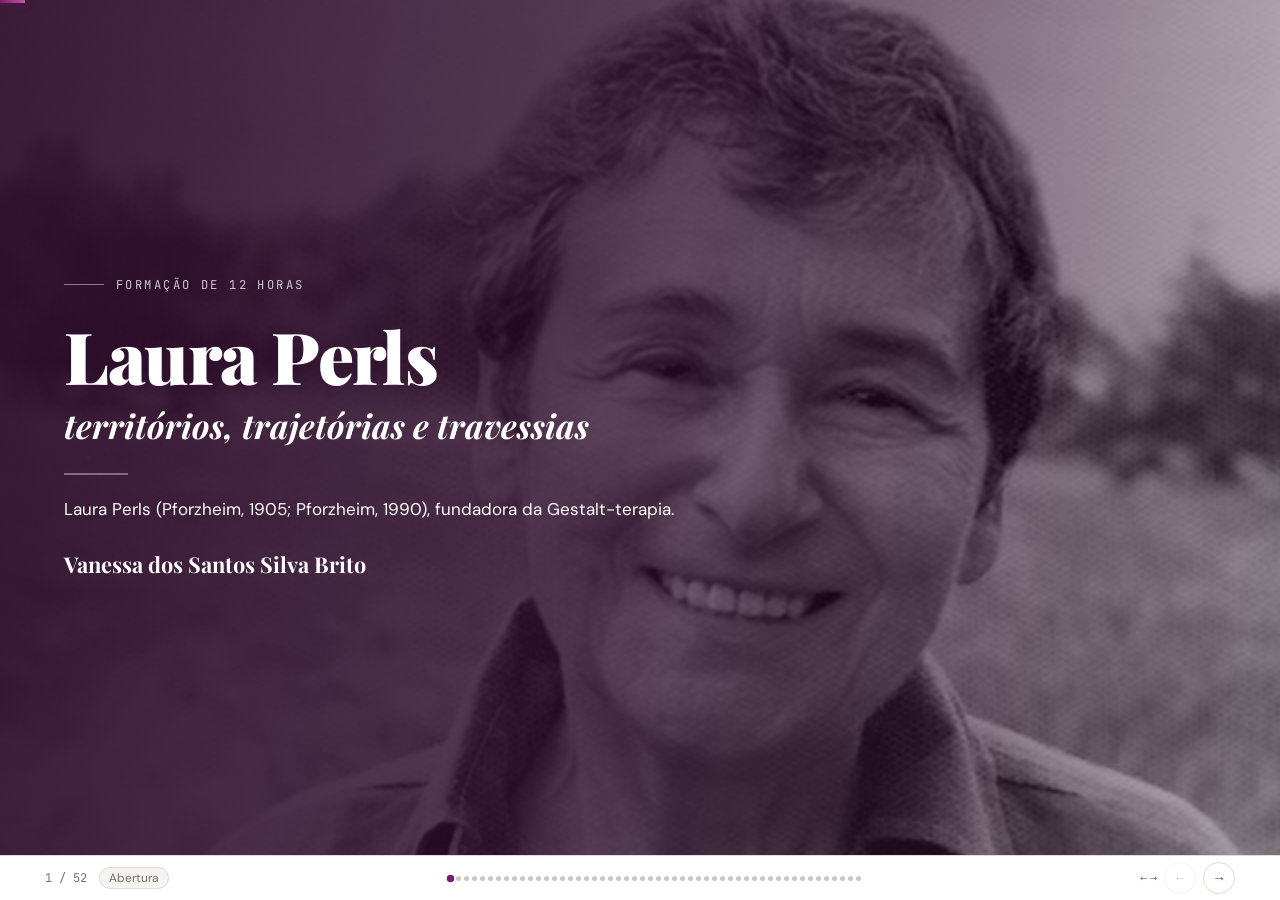
==== apresentacao/index.html @ f8a5db6e "Anti-cache: no-store para HTML na Vercel e versionamento de css/js/imagens vercel.json envia Cache-C" ====
<!DOCTYPE html>
<html lang="pt-BR">
<head>
<meta charset="UTF-8">
<meta http-equiv="Cache-Control" content="no-cache, no-store, must-revalidate">
<meta http-equiv="Pragma" content="no-cache">
<meta http-equiv="Expires" content="0">
<meta name="viewport" content="width=device-width, initial-scale=1.0">
<title>Laura Perls — Territórios, Trajetórias e Travessias</title>
<link rel="stylesheet" href="_style.css?v=978524b6">
<link rel="stylesheet" href="_extra.css?v=e892290b">
<script src="libs/gsap.min.js?v=bf3fd8ec"></script>
</head>
<body>
<div id="shell">
  <div id="prog"></div>
  <div id="deck">

    <!-- ═══ SLIDE 1: LAURA PERLS: TERRITÓRIOS, TRAJETÓRIAS E TRAVESSIAS ═══ -->
    <div class="slide active" data-block="Abertura" style="overflow:hidden">

      <div style="position:absolute;inset:0;background-image:url('img/laura-retrato.jpg?v=629e8b90');background-size:cover;background-position:center 22%;z-index:0"></div>
      <div style="position:absolute;inset:0;background:linear-gradient(100deg,rgba(45,10,42,.92) 0%,rgba(45,10,42,.78) 45%,rgba(45,10,42,.25) 100%);z-index:1"></div>
      <div style="position:relative;z-index:2;flex:1;display:flex;align-items:center;padding:clamp(24px,5vw,80px)">
        <div class="cv" style="max-width:900px;color:#fff">
          <div style="display:flex;align-items:center;gap:12px;margin-bottom:clamp(16px,3vh,28px)">
            <div style="width:40px;height:1px;background:rgba(255,255,255,.45)"></div>
            <span style="font-family:var(--fm);font-size:clamp(12px,.95vw,16px);letter-spacing:.2em;text-transform:uppercase;opacity:.75">Formação de 12 horas</span>
          </div>
          <div style="font-family:var(--fd);font-size:clamp(44px,5.6vw,92px);font-weight:900;line-height:1;letter-spacing:-.02em">Laura Perls</div>
          <div style="font-family:var(--fd);font-style:italic;font-size:clamp(24px,2.6vw,42px);opacity:.92;margin:clamp(10px,1.6vh,18px) 0 clamp(18px,3vh,30px);line-height:1.2">territórios, trajetórias e travessias</div>
          <div style="width:64px;height:2px;background:rgba(255,255,255,.35);margin-bottom:clamp(14px,2.4vh,24px)"></div>
          <div style="font-size:clamp(17px,1.3vw,22px);opacity:.85;line-height:1.5;max-width:720px;margin-bottom:clamp(18px,3vh,30px)">Laura Perls (Pforzheim, 1905; Pforzheim, 1990), fundadora da Gestalt-terapia.</div>
          <div style="font-family:var(--fd);font-size:clamp(20px,1.7vw,28px);font-weight:700">Vanessa dos Santos Silva Brito</div>
        </div>
      </div>
    </div>

    <!-- ═══ SLIDE 2: QUEM QUER O QUÊ DE MIM? ═══ -->
    <div class="slide" data-block="Abertura">
      <div class="sh"><div><div class="sh-lbl">Abertura</div><div class="sh-title">Quem quer o quê de mim?</div></div></div>
      <div class="sb">
<div class="cgrid c32 cgrow"><div class="gcol" style="justify-content:center"><div class="bigq">Vamos experienciar?</div><div class="hbox">Em 1978, Laura abriu seu primeiro grupo em Cleveland com uma única pergunta: “Quem quer o quê de mim?” (Castanedo, 2004, p. 13).</div><div class="bi"><div class="bd "></div><div class="bt"><strong>Percebam como estão sentados agora:</strong> pés, coluna, distância da tela, respiração.</div></div></div><div class="gcol" style="justify-content:center"><div class="qblock">“Se ao chegar já sabemos o que esperamos que aconteça, acabaremos decepcionados. É nossa forma de impedir que experimentemos o que realmente acontece.”<div class="qattr">L. Perls, 1992/2004, p. 207</div></div></div></div>
      </div>
    </div>

    <!-- ═══ SLIDE 3: VAMOS REFLETIR... ERA UMA VEZ ═══ -->
    <div class="slide" data-block="Abertura">
      <div class="sh"><div><div class="sh-lbl">Abertura</div><div class="sh-title">Vamos refletir... Era uma vez</div></div></div>
      <div class="sb">
<div class="cgrid c2 cgrow"><div class="gcol" style="justify-content:center"><div class="hbox">Ariel quer pertencer a um mundo que não foi feito para ela e, para isso, entrega a voz.</div><div class="blist"><div class="bi"><div class="bd "></div><div class="bt"><strong>A voz não é arrancada:</strong> é entregue com algo naturalizado. O silêncio pode ser o preço cobrado na entrada.</div></div><div class="bi"><div class="bd "></div><div class="bt">O “mundo das pernas” é o mundo reconhecido, validado e visível, estruturado historicamente por uma lógica masculina de poder.</div></div><div class="bi"><div class="bd "></div><div class="bt"><strong>A estrutura não precisa de vilão para funcionar:</strong> basta naturalização e repetição.</div></div></div></div><div class="card" style="display:flex;flex-direction:column;justify-content:center;gap:10px"><div class="ct">Crenças/ Introjetos</div><div class="bi"><div class="bd fem"></div><div class="bt"><strong>Em casa:</strong> a menina é “mandona”; o menino, “líder nato”. A ideia da mulher só é ouvida quando o marido a repete.</div></div><div class="bi"><div class="bd fem"></div><div class="bt"><strong>No trabalho:</strong> provar duas vezes mais; ser interrompida e sorrir; um teto feito de expectativas não ditas.</div></div><div class="bi"><div class="bd fem"></div><div class="bt"><strong>Nas relações afetivas:</strong> diminuir a própria inteligência, calar o que se pensa e se quer, ouvir que é “dramática” ao pedir cuidado.</div></div></div></div><div class="hbox"><strong>Não é exceção:</strong> é roteiro, tão antigo que às vezes o confundimos com natureza.</div>
      </div>
    </div>

    <!-- ═══ SLIDE 4: PRESENTE DEMAIS PARA SER NEGADA, INVISÍVEL DEMAIS PARA SER RECONHECIDA ═══ -->
    <div class="slide" data-block="Abertura">
      <div class="sh"><div><div class="sh-lbl">Abertura</div><div class="sh-title">Presente demais para ser negada, invisível demais para ser reconhecida</div></div></div>
      <div class="sb">
<div class="cgrid c13 cgrow"><div class="photo"><img src="img/silenciamento.jpg?v=2a978246" alt="Laura Perls"><div class="photo-cap">Laura Perls</div></div><div class="gcol" style="justify-content:center"><div class="blist"><div class="hbox"><strong>Laura Perls foi fundadora da Gestalt-terapia:</strong> pensou junto, construiu junto, formou junto. Ainda assim, quando se pergunta quem fundou a abordagem, o nome que vem é Fritz.</div><div class="bi"><div class="bd "></div><div class="bt">Laura está nos textos, nas cartas, nas entrevistas, mas raramente é reconhecida como pensadora, pesquisadora e teórica.</div></div><div class="bi"><div class="bd "></div><div class="bt"><strong>Re-parar (Diniz &amp; Gebara, 2022):</strong> olhar de novo, com cuidado, e reparar.</div></div><div class="bi"><div class="bd "></div><div class="bt">Não se trata de apagamento total, mas de encapsulamento, invisibilização e epistemicídio (Carneiro, 2005).</div></div><div class="bi"><div class="bd "></div><div class="bt">A estrutura patriarcal age pela repetição, pela omissão e pela escolha de quem aparece na capa e de quem fica no rodapé.</div></div></div><div class="qblock">“Quando lhe pediam que comparasse seu estilo de trabalho terapêutico com o de Fritz, seu rosto se transformava [...] a uma mulher dura que respondia: ‘Não gosto da sua pergunta e não vou respondê-la’.”<div class="qattr">Castanedo, 2004, p. 10</div></div></div></div>
      </div>
    </div>

    <!-- ═══ SLIDE 5: PARTE I · TERRITÓRIOS ═══ -->
    <div class="slide" data-block="Territórios">
      <div class="chdiv"><div class="chtopo"></div><div class="chimg" style="background-image:url('img/laura-02.jpg?v=8ccaffed')"></div>
        <div class="chdiv-inner" style="max-width:960px">
          <div class="chnum">01</div>
          <div class="chkick">Parte I</div>
          <div class="chtitle">Territórios</div>
          <div class="chdesc">Pforzheim → Frankfurt → Berlim → Holanda → Joanesburgo → Nova York</div><div class="route dark" style="margin-top:clamp(18px,3vh,34px);max-width:900px"><div class="rpt lau"><div class="rdot"></div><div class="rcity">Pforzheim</div><div class="ryr">1905&nbsp;</div></div><div class="rpt "><div class="rdot"></div><div class="rcity">Frankfurt</div><div class="ryr">&nbsp;</div></div><div class="rpt "><div class="rdot"></div><div class="rcity">Berlim</div><div class="ryr">1930&nbsp;</div></div><div class="rpt red"><div class="rdot"></div><div class="rcity">Holanda</div><div class="ryr">1933&nbsp;</div></div><div class="rpt red"><div class="rdot"></div><div class="rcity">Joanesburgo</div><div class="ryr">1934&nbsp;</div></div><div class="rpt lau"><div class="rdot"></div><div class="rcity">Nova York</div><div class="ryr">1947&nbsp;</div></div></div>
          <div class="chtag">slides 6 a 18</div>
        </div>
      </div>
    </div>

    <!-- ═══ SLIDE 6: ORIGENS: FAMÍLIA, NOME, MÚSICA E DANÇA ═══ -->
    <div class="slide" data-block="Territórios">
      <div class="sh"><div><div class="sh-lbl">Parte I · Territórios</div><div class="sh-title">Origens: família, nome, música e dança</div></div><div class="sh-meta">Pforzheim · 1905</div></div>
      <div class="sb">
<div class="cgrid c32 cgrow"><div class="blist"><div class="bi"><div class="bd "></div><div class="bt"><strong>15 de agosto de 1905:</strong> nasce Lore Posner, em Pforzheim, sudoeste da Alemanha.</div></div><div class="bi"><div class="bd "></div><div class="bt">Primogênita de Rudolf e Toni Posner; irmãos Robert e Lisel. Família judia, alemã, de classe média alta, amorosa e protetora.</div></div><div class="bi"><div class="bd "></div><div class="bt">“Laura” é o nome adotado nos Estados Unidos; “Perls”, o sobrenome do marido.</div></div><div class="bi"><div class="bd "></div><div class="bt">Aos dois ou três anos, descia ao negócio da família para “ajudar”; essa “vocação” foi interrompida quando nasceu o irmão.</div></div><div class="bi"><div class="bd "></div><div class="bt">Piano aos cinco anos, com a mãe; entre os 12 e os 14 anos, já tocava melhor que ela.</div></div><div class="bi"><div class="bd "></div><div class="bt">Dança desde os oito anos; escolas de ritmo e dança moderna ao longo de toda a vida.</div></div></div><div class="gcol" style="justify-content:center"><div class="qblock">“A música foi o mais importante. Minha mãe tocava muito bem, e eu a ouvia desde o berço. Comecei a tocar aos cinco anos.”<div class="qattr">L. Perls, 1992/2004, p. 43</div></div><div class="qblock">“Está ligado ao trabalho corporal que eu fazia desde o início. [...] penso que são um dos suportes essenciais.”<div class="qattr">L. Perls, 1992/2004, p. 43</div></div></div></div>
      </div>
    </div>

    <!-- ═══ SLIDE 7: ESCOLA, LÍNGUAS E O SANATÓRIO ═══ -->
    <div class="slide" data-block="Territórios">
      <div class="sh"><div><div class="sh-lbl">Parte I · Territórios</div><div class="sh-title">Escola, línguas e o sanatório</div></div><div class="sh-meta">Pforzheim</div></div>
      <div class="sb">
<div class="cgrid c21 cgrow"><div class="blist"><div class="bi"><div class="bd "></div><div class="bt">Aos 12 anos, Laura foi a primeira mulher, e a primeira judia, a estudar num ginásio até então exclusivamente masculino.</div></div><div class="bi"><div class="bd "></div><div class="bt"><strong>Esforçava-se para nunca ser a primeira da turma:</strong> um ajustamento criativo para não se tornar alvo.</div></div><div class="bi"><div class="bd "></div><div class="bt">Estudou grego, latim, francês e literatura alemã; escreveu histórias e poemas.</div></div><div class="bi"><div class="bd "></div><div class="bt">Aos 16 anos, apaixonou-se por um homem mais velho e foi internada pelos pais num sanatório por alguns meses.</div></div><div class="bi"><div class="bd "></div><div class="bt">Se fosse o irmão, o desfecho seria o mesmo? O dispositivo médico-psiquiátrico patologizou comportamentos femininos que desafiavam as convenções.</div></div></div><div class="gcol" style="justify-content:center"><div class="qblock">“O que aprendi na escola foi apenas o ponto de partida para seguir por muitos caminhos, para ler sobre muitos temas.”<div class="qattr">L. Perls, 1992/2004, p. 59</div></div></div></div>
      </div>
    </div>

    <!-- ═══ SLIDE 8: FRANKFURT: DO DIREITO À PSICOLOGIA DA GESTALT ═══ -->
    <div class="slide" data-block="Territórios">
      <div class="sh"><div><div class="sh-lbl">Parte I · Territórios</div><div class="sh-title">Frankfurt: do Direito à Psicologia da Gestalt</div></div><div class="sh-meta">Frankfurt</div></div>
      <div class="sb">
<div class="cgrid c32 cgrow"><div class="blist"><div class="bi"><div class="bd "></div><div class="bt">Universidade de Frankfurt, “a mais vanguardista da Alemanha, e talvez da Europa” (Perls, 1992/2004, p. 42).</div></div><div class="bi"><div class="bd "></div><div class="bt"><strong>Primeiro, Direito e Economia:</strong> consciência política e desejo de fazer algo socialmente útil.</div></div><div class="bi"><div class="bd "></div><div class="bt"><strong>A Psicologia da Gestalt a fez mudar de curso:</strong> Adhémar Gelb, Max Wertheimer e Kurt Goldstein.</div></div><div class="bi"><div class="bd "></div><div class="bt">Com Goldstein, anos de estudo e trabalho experimental com lesionados neurológicos de guerra; a teoria organísmica se tornaria base da Gestalt-terapia.</div></div><div class="bi"><div class="bd "></div><div class="bt">Tese de doutorado orientada por Gelb, interrompida para casar e ter a filha, concluída em 1932, pouco antes da fuga (p. 233).</div></div></div><div class="gcol" style="justify-content:center"><div class="qblock">“Fui uma das primeiras mulheres a ingressar na faculdade de Direito. Mas eu estava interessada, realmente motivada, pelos aspectos psicológicos dos meus estudos. Então mudei.”<div class="qattr">L. Perls, 1992/2004, p. 42</div></div><div class="qblock">“Entrei diretamente pela Psicologia da Gestalt. Foi o que me fez deixar Direito e Economia.”<div class="qattr">L. Perls, 1992/2004, p. 54</div></div></div></div>
      </div>
    </div>

    <!-- ═══ SLIDE 9: FILOSOFIA E PSICANÁLISE ═══ -->
    <div class="slide" data-block="Territórios">
      <div class="sh"><div><div class="sh-lbl">Parte I · Territórios</div><div class="sh-title">Filosofia e psicanálise</div></div><div class="sh-meta">Frankfurt</div></div>
      <div class="sb">
<div class="cgrid c32 cgrow"><div class="blist"><div class="bi"><div class="bd "></div><div class="bt"><strong>Martin Buber e Paul Tillich:</strong> falar com as pessoas, e não sobre temas.</div></div><div class="bi"><div class="bd "></div><div class="bt">Fenomenologia de Husserl, existencialismo de Heidegger e Max Scheler: o método fenomenológico chegou à Gestalt-terapia principalmente pela formação filosófica de Laura (Masquelier-Savatier, 2025).</div></div><div class="bi"><div class="bd "></div><div class="bt">Psicanálise com Clara Happel e, depois, com Carl Landauer, amigo de Ferenczi e Groddeck (p. 55).</div></div><div class="bi"><div class="bd "></div><div class="bt">Ao casar, Laura era pianista, dançarina, doutora em Psicologia, com estudos de línguas, literatura e filosofia: uma formação muito mais ampla que a do marido.</div></div></div><div class="gcol" style="justify-content:center"><div class="qblock">“Ao ouvi-los, Tillich ou Buber, você sentia que falavam diretamente com você, e não apenas sobre alguma coisa. O tipo de contato que estabeleciam era essencial para suas teorias.”<div class="qattr">L. Perls, 1992/2004, p. 59</div></div><div class="qblock">“Entrei no assunto da psicanálise porque queria entender o jargão que ele e outro amigo sempre usavam [...]. Analisavam sem parar todos ao redor, e isso me incluía. E eu queria participar.”<div class="qattr">L. Perls, 1992/2004, p. 55</div></div></div></div>
      </div>
    </div>

    <!-- ═══ SLIDE 10: FRITZ, BERLIM E A PESQUISA QUE NASCE DA AMAMENTAÇÃO ═══ -->
    <div class="slide" data-block="Territórios">
      <div class="sh"><div><div class="sh-lbl">Parte I · Territórios</div><div class="sh-title">Fritz, Berlim e a pesquisa que nasce da amamentação</div></div><div class="sh-meta">Berlim · 1926–1936</div></div>
      <div class="sb">
<div class="cgrid c32 cgrow"><div class="blist"><div class="bi"><div class="bd "></div><div class="bt"><strong>Outubro de 1926:</strong> Laura, aos 21 anos, conhece Fritz num seminário de Goldstein e Gelb. Ela era aluna de Goldstein havia anos; ele, assistente havia alguns meses.</div></div><div class="bi"><div class="bd "></div><div class="bt"><strong>1930:</strong> casamento contra a vontade da família de Laura; mudança para Berlim e convívio com o círculo Bauhaus.</div></div><div class="bi"><div class="bd "></div><div class="bt"><strong>1931:</strong> nasce Renate.</div></div><div class="bi"><div class="bd "></div><div class="bt"><strong>Laura pesquisa a alimentação e o desmame:</strong> origem do conceito de resistência oral. Um saber localizado e encarnado (Haraway, 1988).</div></div><div class="bi"><div class="bd "></div><div class="bt"><strong>1936, Marienbad:</strong> Fritz apresenta no Congresso Internacional de Psicanálise uma ampliação das anotações de Laura.</div></div></div><div class="gcol" style="justify-content:center"><div class="qblock">“Fritz ampliou minhas anotações numa conferência que fez no Congresso Internacional de Psicanálise, em 1936, em Marienbad, e elas foram publicadas na seção ‘Metabolismo mental’ de Ego, fome e agressão.”<div class="qattr">L. Perls, 1992/2004, p. 45</div></div><div class="qblock">“Eu uso a palavra desestruturação no lugar, porque destruição sempre implica algum tipo de hostilidade.”<div class="qattr">L. Perls, 1992/2004, p. 44</div></div></div></div>
      </div>
    </div>

    <!-- ═══ SLIDE 11: EXÍLIO E A CRÍTICA À PSICANÁLISE ═══ -->
    <div class="slide" data-block="Territórios">
      <div class="sh"><div><div class="sh-lbl">Parte I · Territórios</div><div class="sh-title">Exílio e a crítica à psicanálise</div></div><div class="sh-meta">Holanda · 1933 — Joanesburgo · 1934</div></div>
      <div class="sb">
<div class="cgrid c21 cgrow"><div class="blist"><div class="bi"><div class="bd red"></div><div class="bt"><strong>1933:</strong> com a ascensão de Hitler, a família foge para a Holanda e vive na miséria num campo de refugiados.</div></div><div class="bi"><div class="bd red"></div><div class="bt"><strong>1934:</strong> Joanesburgo, África do Sul, por indicação de Ernest Jones, que ajudava analistas judeus perseguidos.</div></div><div class="bi"><div class="bd red"></div><div class="bt">Laura aprende inglês em três meses e escreve em inglês mais depressa que Fritz (p. 51).</div></div><div class="bi"><div class="bd red"></div><div class="bt">Prática psicanalítica bem-sucedida e independente, sem filiação a nenhum grupo.</div></div><div class="bi"><div class="bd red"></div><div class="bt"><strong>Três críticas que virarão princípios:</strong> a duração sem mudança, o tédio como ausência de contato e o divã como proteção contra o encontro.</div></div><div class="bi"><div class="bd red"></div><div class="bt">A troca do divã pelo face a face nasce dessa crítica.</div></div></div><div class="gcol" style="justify-content:center"><div class="qblock">“Descobrimos que o enfoque estritamente psicanalítico era, em muitos casos, insuficiente e, muitas vezes, não terminava nunca. [...] Este fala para a parede, e o terapeuta se senta atrás dele; nunca se veem cara a cara; afinal, não é um contato pessoal.”<div class="qattr">L. Perls, 1992/2004, p. 46</div></div></div></div>
      </div>
    </div>

    <!-- ═══ SLIDE 12: “PRESA” NA ÁFRICA DO SUL; “A ESPOSA DE UM PSICANALISTA” ═══ -->
    <div class="slide" data-block="Territórios">
      <div class="sh"><div><div class="sh-lbl">Parte I · Territórios</div><div class="sh-title">“Presa” na África do Sul; “a esposa de um psicanalista”</div></div><div class="sh-meta">Joanesburgo</div></div>
      <div class="sb">
<div class="cgrid c13 cgrow"><div class="photo"><img src="img/laura-e-fritz-2.jpg?v=d4cfd6ba" alt="Laura e Fritz Perls"><div class="photo-cap">Laura e Fritz Perls</div></div><div class="gcol" style="justify-content:center"><div class="blist"><div class="bi"><div class="bd "></div><div class="bt"><strong>Laura viveu a África do Sul como aprisionamento:</strong> ambiente provinciano, falta de pessoas afins, política tensa.</div></div><div class="bi"><div class="bd "></div><div class="bt"><strong>Dentro do limite, encontrou recursos:</strong> livros, um piano de cauda, música, escrita.</div></div><div class="bi"><div class="bd "></div><div class="bt">Na clínica, diálogo face a face e consciência corporal; respiração, postura, coordenação e voz “já em 1930” (p. 177).</div></div><div class="bi"><div class="bd "></div><div class="bt">No início do casamento, os dois tinham nível semelhante e trabalhavam as ideias juntos; a dificuldade veio nos Estados Unidos (p. 54).</div></div></div><div class="qblock">“Comecei a usar os diálogos face a face e a consciência corporal no trabalho; escrevi contos e poemas. Fritz e eu começamos a escrever o livro que se tornou Ego, Hunger and Aggression.”<div class="qattr">L. Perls, 1992/2004, p. 233</div></div><div class="qblock">“A primeira pergunta foi: ‘O que se sente ao ser a esposa de um psicanalista?’. Eu realmente não podia responder, porque eu também sou psicanalista.”<div class="qattr">L. Perls, 1992/2004, p. 53–54</div></div></div></div>
      </div>
    </div>

    <!-- ═══ SLIDE 13: SOBRECARGA, PERDAS E INTERSECCIONALIDADE ═══ -->
    <div class="slide" data-block="Territórios">
      <div class="sh"><div><div class="sh-lbl">Parte I · Territórios</div><div class="sh-title">Sobrecarga, perdas e interseccionalidade</div></div><div class="sh-meta">Joanesburgo</div></div>
      <div class="sb">
<div class="cgrid c2 cgrow"><div class="blist"><div class="bi"><div class="bd "></div><div class="bt">Laura acumulava casa, criação da filha, gestão financeira e clínica, e lidava com o comportamento lascivo de Fritz.</div></div><div class="bi"><div class="bd "></div><div class="bt">Sofreu um aborto espontâneo e entrou em depressão; não há registro de pesar de Fritz pela perda.</div></div><div class="bi"><div class="bd "></div><div class="bt"><strong>1935:</strong> nova gravidez. Fritz sugeriu aborto; Laura recusou e prometeu assumir sozinha a criação. Nasce Stephen (Castanedo, 2004, p. 9).</div></div><div class="bi"><div class="bd "></div><div class="bt">A mulher pode ter sua vontade, desde que arque sozinha com o ônus.</div></div></div><div class="blist"><div class="bi"><div class="bd "></div><div class="bt">Mesmo com empregados, a sobrecarga era imensa. Uma funcionária lhe disse: “o que você faz? Você só se senta e conversa”.</div></div><div class="bi"><div class="bd "></div><div class="bt"><strong>Raça e classe se cruzam com o gênero:</strong> oprimida na Europa como mulher judia, Laura ocupava, na África do Sul colonial, também o lugar de quem oprimia.</div></div><div class="bi"><div class="bd "></div><div class="bt"><strong>1939:</strong> publica em Joanesburgo “Como educar as crianças para a paz” (p. 73).</div></div><div class="bi"><div class="bd "></div><div class="bt"><strong>1947:</strong> Laura chega aos Estados Unidos com os filhos (Wysong, 2004, p. 17).</div></div></div></div>
      </div>
    </div>

    <!-- ═══ SLIDE 14: EGO, FOME E AGRESSÃO: COMO O LIVRO FOI ESCRITO ═══ -->
    <div class="slide" data-block="Territórios">
      <div class="sh"><div><div class="sh-lbl">Parte I · Territórios</div><div class="sh-title">Ego, fome e agressão: como o livro foi escrito</div></div><div class="sh-meta">Joanesburgo · 1942</div></div>
      <div class="sb">
<div class="cgrid c21 cgrow"><div class="blist"><div class="bi"><div class="bd "></div><div class="bt">Primeiro livro da linhagem gestáltica, publicado em 1942 na África do Sul, só com o nome de Fritz (p. 177).</div></div><div class="bi"><div class="bd "></div><div class="bt">Sua base é a pesquisa de Laura sobre agressão oral, desestruturação e assimilação.</div></div><div class="bi"><div class="bd "></div><div class="bt"><strong>Escrito nos fins de semana:</strong> Fritz servia no exército, em Potchefstroom; durante a semana, Laura sustentava a casa, os filhos e a clínica.</div></div></div><div class="gcol" style="justify-content:center"><div class="qblock">“Era, principalmente, trabalho de fim de semana, porque Fritz estava no exército nos anos em que trabalhamos em Ego, fome e agressão.”<div class="qattr">L. Perls, 1992/2004, p. 51</div></div></div></div>
      </div>
    </div>

    <!-- ═══ SLIDE 15: EGO, FOME E AGRESSÃO: A CONTRIBUIÇÃO DE LAURA ═══ -->
    <div class="slide" data-block="Territórios">
      <div class="sh"><div><div class="sh-lbl">Parte I · Territórios</div><div class="sh-title">Ego, fome e agressão: a contribuição de Laura</div></div><div class="sh-meta">Joanesburgo · 1942</div></div>
      <div class="sb">
<div class="cgrid c23 cgrow"><div class="blist"><div class="bi"><div class="bd "></div><div class="bt">O método se chamava “terapia de concentração”, em oposição à “terapia de associação” (p. 51).</div></div><div class="bi"><div class="bd "></div><div class="bt">Laura escreveu dois capítulos, sobre a gestalt fixa e a gestalt incompleta: pilares da Gestalt-terapia.</div></div></div><div class="gcol" style="justify-content:center"><div class="qblock">“Minha contribuição consistiu em dois capítulos de tendência gestáltica: ‘O complexo falso’, que trata da gestalt fixa que nos impede de mudar, e ‘O significado da insônia’, que trata da gestalt incompleta ou inacabada, o assunto pendente que não nos deixa dormir.”<div class="qattr">L. Perls, 1992/2004, p. 177</div></div></div></div>
      </div>
    </div>

    <!-- ═══ SLIDE 16: UMA VIRADA DE ENFOQUE E O “NÓS” DE LAURA ═══ -->
    <div class="slide" data-block="Territórios">
      <div class="sh"><div><div class="sh-lbl">Parte I · Territórios</div><div class="sh-title">Uma virada de enfoque e o “nós” de Laura</div></div><div class="sh-meta">Joanesburgo</div></div>
      <div class="sb">
<div class="hbox">Com Ego, fome e agressão, o enfoque muda:</div>
<div class="cgrid c2"><div class="blist"><div class="bi"><div class="bd "></div><div class="bt">do histórico-arqueológico de Freud ao existencial-experiencial;</div></div><div class="bi"><div class="bd "></div><div class="bt">da associação ao holístico;</div></div><div class="bi"><div class="bd "></div><div class="bt">do verbal ao organísmico;</div></div></div><div class="blist"><div class="bi"><div class="bd "></div><div class="bt">da interpretação à consciência atual;</div></div><div class="bi"><div class="bd "></div><div class="bt">da transferência ao contato real;</div></div><div class="bi"><div class="bd "></div><div class="bt">do ego como substância com limites ao ego como função (p. 177).</div></div></div></div>
<div class="hbox">No prefácio, Fritz agradece “sobretudo” à esposa,” A dedicatória a Laura foi retirada nas edições seguintes. Ser agradecida como esposa não é o mesmo que figurar como autora.</div>
<div class="cgrid "><div class="qblock">“O trabalho era continuamente comentado entre nós, de modo que não consigo lembrar quem pensou primeiro. [...] Primeiro fomos Fritz e eu, na África do Sul, com Ego, fome e agressão, em que eu colaborava em tudo.”<div class="qattr">L. Perls, 1992/2004, p. 50</div></div></div>
      </div>
    </div>

    <!-- ═══ SLIDE 17: NOVA YORK: GOODMAN E O GRUPO ═══ -->
    <div class="slide" data-block="Territórios">
      <div class="sh"><div><div class="sh-lbl">Parte I · Territórios</div><div class="sh-title">Nova York: Goodman e o grupo</div></div><div class="sh-meta">Nova York · 1947</div></div>
      <div class="sb">
<div class="cgrid c21 cgrow"><div class="blist"><div class="bi"><div class="bd "></div><div class="bt"><strong>1947:</strong> Laura chega, instala os filhos e começa a atender imediatamente, já face a face.</div></div><div class="bi"><div class="bd "></div><div class="bt">Paul Goodman, seu paciente e interlocutor mais importante: sem ele não haveria teoria coerente (p. 46).</div></div><div class="bi"><div class="bd "></div><div class="bt">Aceita “na turma dos meninos” como intelectual, Laura via esquecida sua condição de mulher (p. 60).</div></div><div class="bi"><div class="bd "></div><div class="bt">O grupo de formação foi iniciativa de Laura; reuniões na sala dela; única mulher do grupo fundador.</div></div><div class="bi"><div class="bd "></div><div class="bt">Laura queria chamar sua prática de “terapia existencial”; “Fritz ou Paul” sugeriram Gestalt-terapia (p. 45–46).</div></div></div><div class="gcol" style="justify-content:center"><div class="qblock">“Para mim, Paul Goodman foi o mais importante, porque foi o único que me estimulou em direções nas quais eu nunca tinha ido.”<div class="qattr">L. Perls, 1992/2004, p. 53</div></div></div></div>
      </div>
    </div>

    <!-- ═══ SLIDE 18: NOVA YORK: O INSTITUTO ═══ -->
    <div class="slide" data-block="Territórios">
      <div class="sh"><div><div class="sh-lbl">Parte I · Territórios</div><div class="sh-title">Nova York: o Instituto</div></div><div class="sh-meta">Nova York · 1952</div></div>
      <div class="sb">
<div class="cgrid c21 cgrow"><div class="blist"><div class="bi"><div class="bd "></div><div class="bt"><strong>1951:</strong> Gestalt Therapy (Perls, Hefferline e Goodman). 1952: Instituto de Nova York.</div></div><div class="bi"><div class="bd "></div><div class="bt"><strong>Laura não queria participar:</strong> tinha clínica, casa e filhos. Vieram 40 pessoas, “ele ficou com vinte e eu com as outras vinte” (p. 66).</div></div><div class="bi"><div class="bd "></div><div class="bt">Presidente do Instituto pelo resto da vida; tudo acontecia em sua casa; ela atendia ligações, fazia entrevistas iniciais e respondia cartas (p. 66).</div></div></div><div class="gcol" style="justify-content:center"><div class="qblock">“Ele criava; não desenvolvia nem organizava. Sem o apoio constante dos amigos e o meu [...], Fritz não teria escrito uma única linha, nem jamais teria fundado nada.”<div class="qattr">L. Perls, 1992/2004, p. 65</div></div></div></div>
      </div>
    </div>

    <!-- ═══ SLIDE 19: PARTE II · TRAVESSIAS ═══ -->
    <div class="slide" data-block="Travessias">
      <div class="chdiv"><div class="chtopo"></div><div class="chimg" style="background-image:url('img/escrita.jpg?v=b378e15d')"></div>
        <div class="chdiv-inner" style="max-width:960px">
          <div class="chnum">02</div>
          <div class="chkick">Parte II</div>
          <div class="chtitle">Travessias</div>
          <div class="chdesc">Re-pare: com quantos fios se tece a violência de gênero?</div>
          <div class="chtag">slides 20 a 24</div>
        </div>
      </div>
    </div>

    <!-- ═══ SLIDE 20: RE-PARAR: O APAGAMENTO ═══ -->
    <div class="slide" data-block="Travessias">
      <div class="sh"><div><div class="sh-lbl">Parte II · Travessias</div><div class="sh-title">Re-parar: o apagamento</div></div></div>
      <div class="sb">
<div class="cgrow" style="display:flex;flex-direction:column;justify-content:center;max-width:1300px"><div class="blist"><div class="bi"><div class="bd fem"></div><div class="bt">Re-parar é olhar de novo, com calma, e restaurar as tramas esgarçadas da história (Diniz &amp; Gebara, 2022).</div></div><div class="bi"><div class="bd fem"></div><div class="bt">As publicações sobre o advento da Gestalt-terapia pouco destacavam o nome de Laura; os créditos iam para o marido (Bocian, 2015).</div></div><div class="bi"><div class="bd fem"></div><div class="bt">As anotações de Laura chegaram à conferência de 1936 e a Ego, fome e agressão, mas seu nome não consta da obra.</div></div><div class="bi"><div class="bd fem"></div><div class="bt">“Mordaças sonoras” (Patto, 2022): a repetição do discurso do opressor silencia as vozes femininas.</div></div></div></div>
      </div>
    </div>

    <!-- ═══ SLIDE 21: RE-PARAR: O PATRIARCADO E OS MITOS ═══ -->
    <div class="slide" data-block="Travessias">
      <div class="sh"><div><div class="sh-lbl">Parte II · Travessias</div><div class="sh-title">Re-parar: o patriarcado e os mitos</div></div></div>
      <div class="sb">
<div class="cgrid c32 cgrow"><div class="blist"><div class="bi"><div class="bd fem"></div><div class="bt">O patriarcado é o horizonte que organiza o que é possível ser, saber e existir, e está na raiz dos mitos fundacionais.</div></div><div class="bi"><div class="bd fem"></div><div class="bt">Prometeu roubou o fogo e virou herói; Eva comeu o fruto e virou vilã (Polster, 1992).</div></div><div class="bi"><div class="bd fem"></div><div class="bt">Em 1949, Laura já relia o mito da Queda e a “inveja do pênis” como inveja da singularidade e da independência (p. 85–86).</div></div></div><div class="gcol" style="justify-content:center"><div class="qblock">“[...] representa um fardo muito grande para a mulher, deixando-a para trás com as tarefas animais da reprodução e do cuidado das crianças. A mulher continua ligada ao sexo, isto é, ao pecado.”<div class="qattr">L. Perls, 1992/2004, p. 85</div></div></div></div>
      </div>
    </div>

    <!-- ═══ SLIDE 22: CONTROLE DO CORPO E SABER-PODER ═══ -->
    <div class="slide" data-block="Travessias">
      <div class="sh"><div><div class="sh-lbl">Parte II · Travessias</div><div class="sh-title">Controle do corpo e saber-poder</div></div></div>
      <div class="sb">
<div class="cgrid c21 cgrow"><div class="blist"><div class="bi"><div class="bd fem"></div><div class="bt">O sanatório aos 16 anos e a gravidez de Steve sob promessa de criação solitária: o controle do corpo e das decisões femininas.</div></div><div class="bi"><div class="bd fem"></div><div class="bt"><strong>Saber e poder são indissociáveis (Foucault, 2023):</strong> um saber médico e psicológico definiu a mulher como passiva e irracional.</div></div><div class="bi"><div class="bd fem"></div><div class="bt">Laura não figura como autora da obra fundadora; Hefferline, da academia e não Gestalt-terapeuta, é coautor.</div></div></div><div class="gcol" style="justify-content:center"><div class="qblock">“As pessoas educadas para a obediência cega [...] tornam-se facilmente vítimas de qualquer um que assuma o comando.”<div class="qattr">L. Perls, 1992/2004, p. 76</div></div></div></div>
      </div>
    </div>

    <!-- ═══ SLIDE 23: TRABALHO INVISÍVEL ═══ -->
    <div class="slide" data-block="Travessias">
      <div class="sh"><div><div class="sh-lbl">Parte II · Travessias</div><div class="sh-title">Trabalho invisível</div></div></div>
      <div class="sb">
<div class="cgrid c32 cgrow"><div class="blist"><div class="bi"><div class="bd fem"></div><div class="bt"><strong>Divisão sexual do trabalho (Federici, 2017):</strong> Laura trabalhava de dez a treze horas por dia, cuidava da casa, dos filhos e do Instituto, e revisava os manuscritos póstumos de Fritz.</div></div><div class="bi"><div class="bd fem"></div><div class="bt">Quem publica? Quem é citado? Quem ocupa as reitorias e as editoras?</div></div></div><div class="gcol" style="justify-content:center"><div class="qblock">“Não se pode pagar nem premiar a entrega sem limites de pais, nem a dedicação de uma vida inteira a uma causa nobre; só se pode aceitá-la, e nem sequer é preciso reconhecê-la.”<div class="qattr">L. Perls, 1992/2004, p. 114</div></div></div></div>
      </div>
    </div>

    <!-- ═══ SLIDE 24: EPISTEMICÍDIO, NATURALIZAÇÃO E DESOBEDIÊNCIA ═══ -->
    <div class="slide" data-block="Travessias">
      <div class="sh"><div><div class="sh-lbl">Parte II · Travessias</div><div class="sh-title">Epistemicídio, naturalização e desobediência</div></div></div>
      <div class="sb">
<div class="cgrid c2 cgrow"><div class="blist"><div class="bi"><div class="bd fem"></div><div class="bt"><strong>Opressão e privilégio podem se tecer no mesmo corpo:</strong> reconhecer isso não abranda a violência de gênero; acrescenta camadas.</div></div><div class="bi"><div class="bd fem"></div><div class="bt">Trabalhar fora de casa não emancipa; sobrecarrega (hooks, 2023).</div></div><div class="bi"><div class="bd fem"></div><div class="bt"><strong>Epistemicídio (Carneiro, 2005):</strong> o nome existe, mas é esvaziado de poder como sujeita epistêmica.</div></div><div class="bi"><div class="bd fem"></div><div class="bt"><strong>Saberes localizados (Haraway, 1988):</strong> a pesquisa de Laura nasceu da amamentação.</div></div><div class="bi"><div class="bd fem"></div><div class="bt"><strong>A naturalização, inclusive por ela:</strong> “satisfeita em deixar a glória para ele”. Ponto cego ou estratégia de sobrevivência ?</div></div></div><div class="blist"><div class="bi"><div class="bd fem"></div><div class="bt">Introjetos ensinaram às mulheres que não é adequado se colocar em evidência.</div></div><div class="bi"><div class="bd fem"></div><div class="bt">A norma é a forma repetida e naturalizada do campo (Gimbo, 2021).</div></div><div class="bi"><div class="bd fem"></div><div class="bt"><strong>Viver na fronteira:</strong> o título do livro também fala da experiência de Laura.</div></div><div class="hbox">Desobedecer é inventar a vida (Diniz &amp; Gebara, 2022).</div></div></div>
      </div>
    </div>

    <!-- ═══ SLIDE 25: PARTE III · TRAJETÓRIAS ═══ -->
    <div class="slide" data-block="Trajetórias">
      <div class="chdiv"><div class="chtopo"></div><div class="chimg" style="background-image:url('img/laura-conversation.jpg?v=2612b5ed')"></div>
        <div class="chdiv-inner" style="max-width:960px">
          <div class="chnum">03</div>
          <div class="chkick">Parte III</div>
          <div class="chtitle">Trajetórias</div>
          <div class="chdesc">O que a Gestalt-terapia deve a Laura</div>
          <div class="chtag">slides 26 a 42</div>
        </div>
      </div>
    </div>

    <!-- ═══ SLIDE 26: O QUE A GESTALT-TERAPIA DEVE A LAURA ═══ -->
    <div class="slide" data-block="Trajetórias">
      <div class="sh"><div><div class="sh-lbl">Parte III · Trajetórias</div><div class="sh-title">O que a Gestalt-terapia deve a Laura</div></div></div>
      <div class="sb">
<div class="cgrid c32 cgrow"><div class="blist"><div class="bi"><div class="bd lau"></div><div class="bt">Pela formação de Laura chegaram à Gestalt-terapia o método fenomenológico, a teoria organísmica de Goldstein, a dimensão existencial de Buber e Tillich e a abordagem corporal.</div></div><div class="bi"><div class="bd lau"></div><div class="bt">Gestalt é “uma entidade estruturada que é mais que, ou diferente do conjunto de suas partes”, “uma figura que se destaca sobre um fundo” dinâmica figura- fundo (p. 175).</div></div><div class="bi"><div class="bd lau"></div><div class="bt"><strong>Leituras indispensáveis, para Laura:</strong> Wertheimer, Lewin e Goldstein (p. 176).</div></div><div class="bi"><div class="bd lau"></div><div class="bt"><strong>De Reich:</strong> tensões musculares e caráter. “O caráter é uma Gestalt fixa”; o estilo, ao contrário, evolui (p. 48).</div></div></div><div class="gcol" style="justify-content:center"><div class="qblock">“O costume de nos centrarmos na consciência do corpo não foi incorporado à Gestalt-terapia por meio do trabalho de Reich, mas deveu-se à minha experiência com a eurítmica e a dança contemporânea [...]. Trabalhar com a respiração, a postura, a coordenação, a voz, a sensibilidade e a flexibilidade passou a fazer parte do meu estilo terapêutico já em 1930.”<div class="qattr">L. Perls, 1992/2004, p. 176–177</div></div></div></div>
      </div>
    </div>

    <!-- ═══ SLIDE 27: PRÁTICAS CORPORAIS E UMA FORMAÇÃO QUE É SUPORTE ═══ -->
    <div class="slide" data-block="Trajetórias">
      <div class="sh"><div><div class="sh-lbl">Parte III · Trajetórias</div><div class="sh-title">Práticas corporais e uma formação que é suporte</div></div></div>
      <div class="sb">
<div class="cgrid c21 cgrow"><div class="blist"><div class="bi"><div class="bd lau"></div><div class="bt">Eurítmica e dança coral, desde os oito anos (p. 190).</div></div><div class="bi"><div class="bd lau"></div><div class="bt">Técnica Alexander, de reeducação postural (p. 176).</div></div><div class="bi"><div class="bd lau"></div><div class="bt"><strong>Método Feldenkrais:</strong> consciência corporal e mobilidade por movimentos sutis e intencionais (p. 176).</div></div><div class="bi"><div class="bd lau"></div><div class="bt"><strong>Ludwig Klages:</strong> estudos do movimento expressivo (p. 176).</div></div><div class="bi"><div class="bd lau"></div><div class="bt">Dança e ginástica, mas não balé clássico, cuja meta é a beleza, não o suporte (p. 193).</div></div><div class="bi"><div class="bd lau"></div><div class="bt"><strong>Filosofia oriental:</strong> “Todos tomamos coisas da filosofia oriental e de seu enfoque holístico” (p. 61).</div></div><div class="bi"><div class="bd lau"></div><div class="bt"><strong>Holismo:</strong> o organismo total, e não só a voz, o verbo ou a ação (Ginger, 2007).</div></div><div class="hbox">Cada elemento integrado na personalidade se torna suporte para o trabalho: quanto mais amplo o contexto, mais recursos.</div></div><div class="gcol" style="justify-content:center"><div class="qblock">“Trabalho muito com a consciência corporal [...] porque estudei música, eurítmica, dança contemporânea, os métodos orientais que se baseiam no corpo, o existencialismo tanto ocidental como oriental, conheço vários idiomas e a literatura de vários países.”<div class="qattr">L. Perls, 1992/2004, p. 171</div></div></div></div>
      </div>
    </div>

    <!-- ═══ SLIDE 28: SER UM CORPO ═══ -->
    <div class="slide" data-block="Trajetórias">
      <div class="sh"><div><div class="sh-lbl">Parte III · Trajetórias</div><div class="sh-title">Ser um corpo</div></div></div>
      <div class="sb">
<div class="cgrid c23 cgrow"><div class="blist"><div class="bi"><div class="bd lau"></div><div class="bt"><strong>O corpo não é algo a ser usado:</strong> é o próprio sistema de suporte que possibilita a consciência e o contato. Nobody x somebody</div></div><div class="bi"><div class="bd lau"></div><div class="bt">Laura desenvolveu a questão do suporte corporal para o contato (Frazão, 2013).</div></div></div><div class="gcol" style="justify-content:center"><div class="qblock">“Na verdade, o objetivo é ser um corpo. [...] quando você é um corpo, quando se sente como um corpo, então você é somebody (alguém). A língua sabe o que diz. E quando não tem isso, é muito fácil sentir-se um nobody (ninguém).”<div class="qattr">Perls, 1992/2004, p. 61</div></div><div class="qblock">“A maior parte do suporte, no movimento e no funcionamento, vem do modo de me sustentar no chão e da respiração.”<div class="qattr">Perls, 1992/2004, p. 43–44</div></div><div class="qblock">“Crie um respaldo para você mesma. A maioria das pessoas só pensa na frente, em criar uma boa fachada.”<div class="qattr">L. Perls, 1992/2004, p. 223</div></div></div></div>
      </div>
    </div>

    <!-- ═══ SLIDE 29: FIXAÇÕES E COURAÇA: O AUTOMÁTICO ═══ -->
    <div class="slide" data-block="Trajetórias">
      <div class="sh"><div><div class="sh-lbl">Parte III · Trajetórias</div><div class="sh-title">Fixações e couraça: o automático</div></div></div>
      <div class="sb">
<div class="cgrid c32 cgrow"><div class="blist"><div class="bi"><div class="bd lau"></div><div class="bt">O automático economiza energia e só se torna bloqueio quando deixa de servir de apoio.</div></div><div class="bi"><div class="bd lau"></div><div class="bt">Do corpo presente à memória, e não o inverso.</div></div><div class="bi"><div class="bd lau"></div><div class="bt"><strong>Maneirismos:</strong> truques automatizados, “exageros sem proporção com o contato que deveriam apoiar” (p. 118).</div></div><div class="bi"><div class="bd lau"></div><div class="bt">Toda interferência adquirida passa pelo sistema muscular voluntário (p. 44).</div></div></div><div class="gcol" style="justify-content:center"><div class="qblock">“Mas a fixação não está no passado; ela existe agora mesmo nas tensões dos músculos, nos padrões automáticos e habituais de comportamento e nas atitudes sociais que adotamos e que também se tornaram automáticas.”<div class="qattr">L. Perls, 1992/2004, p. 164</div></div></div></div>
      </div>
    </div>

    <!-- ═══ SLIDE 30: FIXAÇÕES E COURAÇA: O PASSADO ESTÁ NO MÚSCULO ═══ -->
    <div class="slide" data-block="Trajetórias">
      <div class="sh"><div><div class="sh-lbl">Parte III · Trajetórias</div><div class="sh-title">Fixações e couraça: o passado está no músculo</div></div></div>
      <div class="sb">
<div class="cgrid c21 cgrow"><div class="blist"><div class="bi"><div class="bd lau"></div><div class="bt">A tensão nas costas e no diafragma é “a forma mais importante de controlar-se a si mesmo” (p. 191).</div></div><div class="bi"><div class="bd lau"></div><div class="bt"><strong>Mandíbula, tórax, ombros:</strong> o corpo registra introjeções, contenções e retroflexões.</div></div><div class="bi"><div class="bd lau"></div><div class="bt"><strong>A couraça não é só individual:</strong> é social e de gênero. A suspensão da respiração pode ser reação “à exigência de se controlar” (p. 180).</div></div></div><div class="gcol" style="justify-content:center"><div class="qblock">“Se você consegue dizer ‘estou me tensionando, estou ficando rígido, estou prendendo a respiração’, então pode experimentar alternativas. Muitas vezes as lembranças aparecem.”<div class="qattr">L. Perls, 1992/2004, p. 49</div></div></div></div>
      </div>
    </div>

    <!-- ═══ SLIDE 31: EXPERIMENTOS: CORPO, VOZ E RITMO DO CONTATO ═══ -->
    <div class="slide" data-block="Trajetórias">
      <div class="sh"><div><div class="sh-lbl">Parte III · Trajetórias</div><div class="sh-title">Experimentos: corpo, voz e ritmo do contato</div></div></div>
      <div class="sb">
<div class="cgrid c32 cgrow"><div class="steps" style="align-content:center"><div class="step"><div class="step-n">01</div><div class="step-t"><strong>O ritmo do contato nas próprias mãos.</strong> Aproxime as palmas até o toque, permaneça e afaste. Mantenha um minuto sem mover. Afaste o máximo. Uma mão conduz e a outra acompanha; depois troque.</div></div><div class="step"><div class="step-n">02</div><div class="step-t"><strong>Fechamento.</strong> O que você percebeu? Só depois: o que isso significa?</div></div></div><div class="gcol" style="justify-content:center"><div class="qblock">“La voz prolonga la exhalación.” / “A voz prolonga a expiração.”<div class="qattr">L. Perls, 1992/2004, p. 198</div></div></div></div>
      </div>
    </div>

    <!-- ═══ SLIDE 32: O CONTATO É UMA ATIVIDADE; A FRONTEIRA ═══ -->
    <div class="slide" data-block="Trajetórias">
      <div class="sh"><div><div class="sh-lbl">Parte III · Trajetórias</div><div class="sh-title">O contato é uma atividade; a fronteira</div></div></div>
      <div class="sb">
<div class="cgrid c32 cgrow"><div class="blist"><div class="bi"><div class="bd lau"></div><div class="bt">O contato não se “tem” nem se “mantém”: tocamos e depois nos afastamos.</div></div><div class="bi"><div class="bd lau"></div><div class="bt">Tempo demais leva à confluência; distância demais, ao isolamento.</div></div><div class="bi"><div class="bd lau"></div><div class="bt">Aisthesthai (grego, “estar ciente”): voz média, nem só ativa nem só passiva. No contato, somos afetados e agentes.</div></div><div class="bi"><div class="bd lau"></div><div class="bt">“Estar em contato” é um estado que conduz à indiferença; “estabelecer contato” supõe estar desperto e alerta (p. 116).</div></div><div class="bi"><div class="bd lau"></div><div class="bt">A fronteira é o lugar da emoção, do interesse, do medo e da hostilidade; é ali que se está consciente e que há incerteza (p. 184).</div></div><div class="bi"><div class="bd lau"></div><div class="bt"><strong>Limites rígidos:</strong> personalidade obsessiva. Limites mal definidos: introjeção e projeção (p. 159–160).</div></div></div><div class="gcol" style="justify-content:center"><div class="qblock">“O contato não é um estado, mas uma atividade com ritmo próprio: tocamos e depois nos afastamos. Fazemos contato reconhecendo o outro e lidando com ele e, ao fazê-lo, experimentamos a nós mesmos.”<div class="qattr">L. Perls, 1992/2004, p. 169</div></div><div class="qblock">“A flexibilidade do limite é o continuum da consciência.”<div class="qattr">L. Perls, 1992/2004, p. 159</div></div></div></div>
      </div>
    </div>

    <!-- ═══ SLIDE 33: A CRIANÇA NA FRONTEIRA ═══ -->
    <div class="slide" data-block="Trajetórias">
      <div class="sh"><div><div class="sh-lbl">Parte III · Trajetórias</div><div class="sh-title">A criança na fronteira</div></div></div>
      <div class="sb">
<div class="cgrid c23 cgrow"><div class="blist"><div class="bi"><div class="bd lau"></div><div class="bt"><strong>A criança vive no limite:</strong> olha, toca, explora; brinca a sério, num ajustamento criativo.</div></div><div class="bi"><div class="bd lau"></div><div class="bt">A educação “normal” interrompe esse processo, e o resultado é a autointerferência: a armadura que define o que chamamos de “normal” (p. 167).</div></div></div><div class="gcol" style="justify-content:center"><div class="qblock">“‘Não faça isso, não toque naquilo, não me responda, não seja chorão, comporte-se, controle-se’ etc. O resultado é a autointerferência, as tensões e contrações musculares que Wilhelm Reich identificou como a armadura da personalidade.”<div class="qattr">L. Perls, 1992/2004, p. 167</div></div></div></div>
      </div>
    </div>

    <!-- ═══ SLIDE 34: A CONFLUÊNCIA NO CASAL E O CONTINUUM DE AWARENESS ═══ -->
    <div class="slide" data-block="Trajetórias">
      <div class="sh"><div><div class="sh-lbl">Parte III · Trajetórias</div><div class="sh-title">A confluência no casal e o continuum de awareness</div></div></div>
      <div class="sb">
<div class="cgrid c32 cgrow"><div class="blist"><div class="bi"><div class="bd lau"></div><div class="bt">No casal em confluência, o mais forte se expressa; o mais fraco se rende e cala quando discorda.</div></div><div class="bi"><div class="bd lau"></div><div class="bt">“O conformismo e o rancor são duas faces da mesma moeda: a dependência” (p. 169).</div></div><div class="bi"><div class="bd lau"></div><div class="bt">O continuum de awareness é a formação contínua de gestalten (p. 158–159); não é pular de uma percepção a outra.</div></div><div class="bi"><div class="bd lau"></div><div class="bt"><strong>Interrupções do contato:</strong> introjeção, projeção, retroflexão, confluência e deflexão.</div></div></div><div class="gcol" style="justify-content:center"><div class="qblock">“O mais fraco se rende, cala quando discorda e acaba sentindo rancor [...]. Essas são precisamente as características típicas da maioria dos casais: o rancor e o tédio.”<div class="qattr">L. Perls, 1992/2004, p. 168</div></div><div class="qblock">“Você se concentra nas gestalten fixas e em como você as fixa.”<div class="qattr">L. Perls, 1992/2004, p. 52</div></div></div></div>
      </div>
    </div>

    <!-- ═══ SLIDE 35: SUPORTE: EXTERNO E AUTOSSUPORTE ═══ -->
    <div class="slide" data-block="Trajetórias">
      <div class="sh"><div><div class="sh-lbl">Parte III · Trajetórias</div><div class="sh-title">Suporte: externo e autossuporte</div></div></div>
      <div class="sb">
<div class="cgrid c32 cgrow"><div class="blist"><div class="bi"><div class="bd lau"></div><div class="bt">Suporte externo (relações, segurança material, apoio social) e autossuporte.</div></div><div class="bi"><div class="bd lau"></div><div class="bt">Para Laura, suporte é tudo o que favorece assimilação e integração numa pessoa, numa relação ou numa sociedade: respiração, postura, linguagem, hábitos e, sobretudo, complexos e resistências.</div></div><div class="bi"><div class="bd lau"></div><div class="bt">Qualquer falta de suporte essencial é vivida como ansiedade.</div></div></div><div class="gcol" style="justify-content:center"><div class="qblock">“O contato só pode ser bom e criativo quando existe o suporte necessário para permiti-lo. Qualquer deficiência de suporte essencial é vivida como ansiedade.”<div class="qattr">L. Perls, 1992/2004, p. 170</div></div></div></div>
      </div>
    </div>

    <!-- ═══ SLIDE 36: SUPORTE: FIGURA E FUNDO COM O CONTATO ═══ -->
    <div class="slide" data-block="Trajetórias">
      <div class="sh"><div><div class="sh-lbl">Parte III · Trajetórias</div><div class="sh-title">Suporte: figura e fundo com o contato</div></div></div>
      <div class="sb">
<div class="cgrid c32 cgrow"><div class="blist"><div class="bi"><div class="bd lau"></div><div class="bt">Contato e suporte formam figura e fundo; não são uma dicotomia (p. 115).</div></div><div class="bi"><div class="bd lau"></div><div class="bt"><strong>O que foi reprimido ou introjetado não apoia:</strong> bloqueia. “A função mais importante do apoio é a respiração” (p. 116).</div></div><div class="bi"><div class="bd lau"></div><div class="bt"><strong>Funções do suporte:</strong> equilibrar a experiência, regular as emoções, dar segurança ao contato.</div></div></div><div class="gcol" style="justify-content:center"><div class="qblock">“Quando falo de suporte, não me refiro tanto ao carinho e à sensação de segurança que o terapeuta oferece [...], mas ao autossuporte do qual o paciente (ou o terapeuta) depende, ou que lhe falta.”<div class="qattr">L. Perls, 1992/2004, p. 179</div></div></div></div>
      </div>
    </div>

    <!-- ═══ SLIDE 37: ESTILO ═══ -->
    <div class="slide" data-block="Trajetórias">
      <div class="sh"><div><div class="sh-lbl">Parte III · Trajetórias</div><div class="sh-title">Estilo</div></div></div>
      <div class="sb">
<div class="cgrid c23 cgrow"><div class="blist"><div class="bi"><div class="bd lau"></div><div class="bt">O caráter é uma gestalt fixa; o estilo evolui.</div></div><div class="bi"><div class="bd lau"></div><div class="bt">O objetivo da terapia não é adaptar à norma, mas desenvolver um estilo.</div></div><div class="bi"><div class="bd lau"></div><div class="bt">Uma pessoa com estilo “pode ser anarquista, pintor ou poeta, homossexual ou vagabundo. Mas uma pessoa que tem estilo não vem à terapia” (p. 179).</div></div></div><div class="gcol" style="justify-content:center"><div class="qblock">“O estilo é uma forma única de estabelecer contato que se apoia em padrões de comportamento totalmente assimilados e integrados. [...] o objetivo da terapia é estabelecer e desenvolver um estilo, isto é, uma forma integrada e integradora de se expressar e de agir.”<div class="qattr">L. Perls, 1992/2004, p. 118</div></div></div></div>
      </div>
    </div>

    <!-- ═══ SLIDE 38: LINGUAGEM ═══ -->
    <div class="slide" data-block="Trajetórias">
      <div class="sh"><div><div class="sh-lbl">Parte III · Trajetórias</div><div class="sh-title">Linguagem</div></div></div>
      <div class="sb">
<div class="cgrid c23 cgrow"><div class="blist"><div class="bi"><div class="bd lau"></div><div class="bt">A língua materna dá segurança; frases feitas “suprimem a consciência” (p. 120–121).</div></div><div class="bi"><div class="bd lau"></div><div class="bt">Substantivos classificam; verbos indicam participação ativa (p. 122).</div></div><div class="bi"><div class="bd lau"></div><div class="bt">Eixo Eu-Tu e eixo Eu-Isso, em diálogo com Buber (p. 122–123).</div></div></div><div class="gcol" style="justify-content:center"><div class="qblock">“[...] costuma haver mais contato quando se usa o Eu: ‘Eu tenho fome’ em vez de ‘Há um vazio no meu estômago’. [...] A tendência a generalizar evita a responsabilidade do indivíduo.”<div class="qattr">L. Perls, 1992/2004, p. 122</div></div></div></div>
      </div>
    </div>

    <!-- ═══ SLIDE 39: ANSIEDADE ═══ -->
    <div class="slide" data-block="Trajetórias">
      <div class="sh"><div><div class="sh-lbl">Parte III · Trajetórias</div><div class="sh-title">Ansiedade</div></div></div>
      <div class="sb">
<div class="cgrid c32 cgrow"><div class="blist"><div class="bi"><div class="bd lau"></div><div class="bt"><strong>A ansiedade não é um distúrbio a eliminar:</strong> é sinal da relação da pessoa com o ambiente e consigo mesma.</div></div><div class="bi"><div class="bd lau"></div><div class="bt">Surge quando a excitação não encontra suporte para virar ação: respiração curta, aperto no peito, postura encolhida.</div></div><div class="bi"><div class="bd lau"></div><div class="bt">O caminho não é reduzir o contato, mas ampliar o suporte, a começar pela respiração.</div></div></div><div class="gcol" style="justify-content:center"><div class="qblock">“Sentimos ansiedade quando tomamos consciência de que a função de contato e a do suporte não estão no mesmo nível. A falta de oxigênio produz o protótipo da ansiedade.”<div class="qattr">L. Perls, 1992/2004, p. 116–117</div></div></div></div>
      </div>
    </div>

    <!-- ═══ SLIDE 40: MEDO E VERGONHA ═══ -->
    <div class="slide" data-block="Trajetórias">
      <div class="sh"><div><div class="sh-lbl">Parte III · Trajetórias</div><div class="sh-title">Medo e vergonha</div></div></div>
      <div class="sb">
<div class="cgrid c32 cgrow"><div class="blist"><div class="bi"><div class="bd lau"></div><div class="bt"><strong>Medo:</strong> contato com um perigo identificável; medo e coragem são a mesma experiência. Ansiedade: surge quando a confluência é ameaçada, diante de algo indefinido (p. 153).</div></div><div class="bi"><div class="bd lau"></div><div class="bt"><strong>Da confluência ao contato:</strong> sem orientação, ansiedade; orientação pela metade, vergonha, culpa e pânico; orientação completa, coragem (p. 155).</div></div><div class="bi"><div class="bd lau"></div><div class="bt"><strong>A vergonha acompanha o crescimento:</strong> quem não foge dela descobre novas atitudes de suporte (p. 142).</div></div><div class="bi"><div class="bd lau"></div><div class="bt">“Aprendi a viver com a incerteza sem a ansiedade” (p. 180).</div></div></div><div class="gcol" style="justify-content:center"><div class="qblock">“A vergonha surge inevitavelmente quando, depois da emoção do primeiro contato com qualquer experiência nova, tomamos consciência de que nos falta suporte.”<div class="qattr">L. Perls, 1992/2004, p. 141</div></div><div class="qblock">“Sentir-se incômodo ou constrangido é potencialmente criativo; é a sensação momentânea de desequilíbrio que experimentamos no limite do crescimento, com um pé em território conhecido e o outro em território estranho.”<div class="qattr">L. Perls, 1992/2004, p. 180</div></div></div></div>
      </div>
    </div>

    <!-- ═══ SLIDE 41: AGRESSÃO E ASSIMILAÇÃO ═══ -->
    <div class="slide" data-block="Trajetórias">
      <div class="sh"><div><div class="sh-lbl">Parte III · Trajetórias</div><div class="sh-title">Agressão e assimilação</div></div></div>
      <div class="sb">
<div class="cgrid c23 cgrow"><div class="blist"><div class="bi"><div class="bd lau"></div><div class="bt">Aprendemos, crescemos e nos relacionamos do mesmo modo como comemos.</div></div><div class="bi"><div class="bd lau"></div><div class="bt"><strong>Introjetar é engolir inteiro:</strong> para Laura, um aprendizado limitado, próprio das etapas mais precoces da vida (p. 44).</div></div><div class="bi"><div class="bd lau"></div><div class="bt">Aprender  é desestruturar (morder, mastigar) e reestruturar (assimilar).</div></div><div class="bi"><div class="bd lau"></div><div class="bt"><strong>A agressividade não só destrói:</strong> constrói.</div></div></div><div class="gcol" style="justify-content:center"><div class="qblock">“Tudo já vem mastigado de antemão; enfiam na cabeça das crianças as coisas meio digeridas, e elas as engolem antes das provas e as vomitam nos exames.”<div class="qattr">L. Perls, 1992/2004, p. 194</div></div><div class="qblock">“A agressividade não é apenas uma força destrutiva: é a força que impulsiona todas as nossas atividades e sem a qual não conseguiríamos fazer nada.”<div class="qattr">L. Perls, 1992/2004, p. 78</div></div></div></div>
      </div>
    </div>

    <!-- ═══ SLIDE 42: RESISTÊNCIA ═══ -->
    <div class="slide" data-block="Trajetórias">
      <div class="sh"><div><div class="sh-lbl">Parte III · Trajetórias</div><div class="sh-title">Resistência</div></div></div>
      <div class="sb">
<div class="cgrid c21 cgrow"><div class="blist"><div class="bi"><div class="bd lau"></div><div class="bt">Toda resistência foi originalmente uma assistência (p. 48).</div></div><div class="bi"><div class="bd lau"></div><div class="bt">Quando se automatiza, a resistência vira “sou assim, sempre fui assim” (p. 185).</div></div><div class="bi"><div class="bd lau"></div><div class="bt"><strong>A Gestalt-terapia não quebra resistências:</strong> desautomatiza, e o beco sem saída se torna um conflito atual que podemos enfrentar (p. 161).</div></div></div><div class="gcol" style="justify-content:center"><div class="qblock">“Originalmente, a resistência foi uma ajuda para alguma coisa. Ajudou a quê? Para que servia? O que fez por você?”<div class="qattr">L. Perls, 1992/2004, p. 50</div></div></div></div>
      </div>
    </div>

    <!-- ═══ SLIDE 43: PARTE IV · CLÍNICA E POLÍTICA ═══ -->
    <div class="slide" data-block="Clínica e política">
      <div class="chdiv"><div class="chtopo"></div><div class="chimg" style="background-image:url('img/laura-07.jpg?v=22346c6a')"></div>
        <div class="chdiv-inner" style="max-width:960px">
          <div class="chnum">04</div>
          <div class="chkick">Parte IV</div>
          <div class="chtitle">Clínica e política</div>
          <div class="chdesc">O terapeuta é seu melhor instrumento</div>
          <div class="chtag">slides 44 a 51</div>
        </div>
      </div>
    </div>

    <!-- ═══ SLIDE 44: O PROCESSO TERAPÊUTICO ═══ -->
    <div class="slide" data-block="Clínica e política">
      <div class="sh"><div><div class="sh-lbl">Parte IV · Clínica e política</div><div class="sh-title">O processo terapêutico</div></div></div>
      <div class="sb">
<div class="cgrid c21 cgrow"><div class="blist"><div class="bi"><div class="bd mix"></div><div class="bt">O terapeuta é seu melhor instrumento; a Gestalt-terapia não é um punhado de técnicas.</div></div><div class="bi"><div class="bd mix"></div><div class="bt"><strong>Tudo o que existe, existe agora:</strong> o passado vive nos hábitos e nas gestalten fixas (p. 163, 175).</div></div><div class="bi"><div class="bd mix"></div><div class="bt">“Como?” e “o quê?” antes de “por quê?”.</div></div><div class="bi"><div class="bd mix"></div><div class="bt"><strong>Os problemas estão embutidos no óbvio:</strong> trabalhar com coisas pequenas, a passos pequenos (p. 200).</div></div><div class="bi"><div class="bd mix"></div><div class="bt">Aceitar o paciente como ele se apresenta e concentrar-se no que há (p. 146).</div></div></div><div class="gcol" style="justify-content:center"><div class="qblock">“A terapia também é uma arte. Tem mais a ver com a arte do que com a ciência. [...] Ser artista supõe funcionar de maneira holística, e ser um bom terapeuta supõe o mesmo.”<div class="qattr">L. Perls, 1992/2004, p. 58</div></div></div></div>
      </div>
    </div>

    <!-- ═══ SLIDE 45: A RELAÇÃO TERAPÊUTICA ═══ -->
    <div class="slide" data-block="Clínica e política">
      <div class="sh"><div><div class="sh-lbl">Parte IV · Clínica e política</div><div class="sh-title">A relação terapêutica</div></div></div>
      <div class="sb">
<div class="cgrid c21 cgrow"><div class="blist"><div class="bi"><div class="bd mix"></div><div class="bt">Revelar ao paciente só o que o ajuda a dar mais um passo (p. 148).</div></div><div class="bi"><div class="bd mix"></div><div class="bt"><strong>Não castigar:</strong> as resistências do paciente são seu “único apoio” (p. 149).</div></div><div class="bi"><div class="bd mix"></div><div class="bt">O toque se justifica pela função de ampliar a consciência, nunca pela regra (p. 150).</div></div><div class="bi"><div class="bd mix"></div><div class="bt">“Na Gestalt-terapia existem tantos estilos quanto terapeutas e pacientes”</div></div></div><div class="gcol" style="justify-content:center"><div class="qblock">“Descrever é mais importante que explicar; experimentar é mais importante que interpretar.”<div class="qattr">L. Perls, 1992/2004, p. 127</div></div></div></div>
      </div>
    </div>

    <!-- ═══ SLIDE 46: DOIS CASOS CLÍNICOS: CLAUDIA E WALTER ═══ -->
    <div class="slide" data-block="Clínica e política">
      <div class="sh"><div><div class="sh-lbl">Parte IV · Clínica e política</div><div class="sh-title">Dois casos clínicos: Claudia e Walter</div></div></div>
      <div class="sb">
<div class="hbox"><strong>Casos publicados em 1956:</strong> diagnósticos semelhantes, procedimentos diferentes. A neurose como falta de coordenação entre as funções de suporte e de contato (p. 127).</div><div class="cgrid c2 cgrow"><div class="card" style="border-top:3px solid var(--fem)"><div class="ct">Claudia, 25 anos.</div><div class="cbody">Voz dura, cabeça para a frente, desafio na primeira frase. Laura reconhece o padrão pela própria reação. O trabalho com a voz e a respiração revela a dupla identificação com o pai e a mãe. A coragem fingida era uma “ficção de masculinidade” (p. 134). Ao final, “uma mulher emancipada” (p. 136).</div></div><div class="card" style="border-top:3px solid var(--masc)"><div class="ct">Walter, 47 anos.</div><div class="cbody">Curvado, sorriso de desculpa, voz monótona. A reação de tédio da terapeuta é o dado clínico. O trabalho começa pelo encolher de ombros (p. 141).</div></div></div><div class="cgrid c32"><div class="hbox">Trabalha-se o presente (voz, respiração, gesto, reação da terapeuta), e a história aparece.</div><div class="qblock">“Tudo o que eu precisava [...] era dar-me conta da minha própria reação ao seu comportamento.”<div class="qattr">L. Perls, 1992/2004, p. 131</div></div></div>
      </div>
    </div>

    <!-- ═══ SLIDE 47: LAURA E FRITZ: DOIS MODOS DE FAZER GESTALT-TERAPIA ═══ -->
    <div class="slide" data-block="Clínica e política">
      <div class="sh"><div><div class="sh-lbl">Parte IV · Clínica e política</div><div class="sh-title">Laura e Fritz: dois modos de fazer Gestalt-terapia</div></div></div>
      <div class="sb">
<div class="cgrid c2"><div class="card" style="border-top:3px solid var(--lau)"><div class="ct">Laura</div><div class="cbody">ritmo suave, encontro dialógico, contato e relação, trabalho minimalista.</div></div><div class="card" style="border-top:3px solid var(--masc)"><div class="ct">Fritz</div><div class="cbody">intuição, apresentações performáticas, confrontação, técnicas espetaculares (Juliano, 2004).</div></div></div><div class="cgrid c32 cgrow"><div class="blist"><div class="bi"><div class="bd "></div><div class="bt">Para Laura, a cadeira quente e a cadeira vazia são uma “associação livre dramatizada” (p. 52).</div></div><div class="bi"><div class="bd "></div><div class="bt">A tensão é energia a ser disponibilizada, não aliviada (p. 175).</div></div><div class="bi"><div class="bd "></div><div class="bt">As “grandes emoções” entram e se perdem; o trabalho minimalista é assimilado e retido (p. 225–226).</div></div><div class="bi"><div class="bd "></div><div class="bt">Os discípulos criaram uma onda de anti-intelectualismo (p. 67–68).</div></div><div class="bi"><div class="bd "></div><div class="bt">No Brasil, a clínica se parece mais com o estilo de Laura, e ainda assim falamos em “Gestalt de Fritz”.</div></div></div><div class="gcol" style="justify-content:center"><div class="qblock">“Imitar seu método e chamá-lo de ‘a técnica terapêutica’, sem levar em conta as necessidades e limitações que existem na situação atual, é superficial, simplista, mecânico, manipulador e carece de autenticidade.”<div class="qattr">L. Perls, 1992/2004, p. 166</div></div></div></div>
      </div>
    </div>

    <!-- ═══ SLIDE 48: A TERAPIA COMO TRABALHO POLÍTICO ═══ -->
    <div class="slide" data-block="Clínica e política">
      <div class="sh"><div><div class="sh-lbl">Parte IV · Clínica e política</div><div class="sh-title">A terapia como trabalho político</div></div></div>
      <div class="sb">
<div class="cgrid c23 cgrow"><div class="blist"><div class="bi"><div class="bd mix"></div><div class="bt">Política, para Laura, é ajudar as pessoas a se desvencilhar das confluências da maioria.</div></div><div class="bi"><div class="bd mix"></div><div class="bt">Qualquer trabalho intensivo com pessoas é um ato político, “começando pelo ensino” (p. 57).</div></div></div><div class="gcol" style="justify-content:center"><div class="qblock">“Se você trabalha com as pessoas tentando fazer com que consigam pensar de forma independente e se desvencilhar das confluências da maioria, faz um trabalho político que vai se estendendo.”<div class="qattr">L. Perls, 1992/2004, p. 55–56</div></div><div class="qblock">“A Gestalt-terapia é um processo anárquico, no sentido de que não segue regras ou normas preestabelecidas. Não pretende adaptar as pessoas a nenhum sistema, mas tenta adaptar a pessoa ao seu próprio potencial criativo.”<div class="qattr">L. Perls, 1992/2004, p. 56</div></div></div></div>
      </div>
    </div>

    <!-- ═══ SLIDE 49: OS TEXTOS: EDUCAR PARA A PAZ, O MITO DO SOFRIMENTO, DAR E RECEBER ═══ -->
    <div class="slide" data-block="Clínica e política">
      <div class="sh"><div><div class="sh-lbl">Parte IV · Clínica e política</div><div class="sh-title">Os textos: educar para a paz, o mito do sofrimento, dar e receber</div></div></div>
      <div class="sb">
<div class="cgrid c2 cgrow" style="align-content:center"><div class="terr acc"><div class="terr-h" style="justify-content:flex-start;gap:14px"><div class="terr-y">1939</div><div class="terr-c">educar para a paz</div></div><div class="terr-b">a obediência cega e a agressividade reprimida explicam a adesão ao fascismo; é preciso educar com a agressividade (p. 76–79).</div></div><div class="terr acc"><div class="terr-h" style="justify-content:flex-start;gap:14px"><div class="terr-y">1949</div><div class="terr-c">o mito do sofrimento</div></div><div class="terr-b">há o sofrimento neurótico e o sofrimento criativo, como “as dores do parto, a angústia do artista, as dúvidas do cientista” (p. 91).</div></div><div class="terr acc"><div class="terr-h" style="justify-content:flex-start;gap:14px"><div class="terr-y">1953</div><div class="terr-c">dar e receber</div></div><div class="terr-b">o sacrifício interpessoal compra apreço e esgota quem o faz (p. 111).</div></div><div class="terr acc"><div class="terr-h" style="justify-content:flex-start;gap:14px"><div class="terr-y">1950</div><div class="terr-c">&nbsp;</div></div><div class="terr-b">terapeutas sociais precisam de “uma cultura ampla e profunda” (p. 103).</div></div></div>
      </div>
    </div>

    <!-- ═══ SLIDE 50: FINITUDE, CRIATIVIDADE E COMPROMISSO ═══ -->
    <div class="slide" data-block="Clínica e política">
      <div class="sh"><div><div class="sh-lbl">Parte IV · Clínica e política</div><div class="sh-title">Finitude, criatividade e compromisso</div></div></div>
      <div class="sb">
<div class="cgrid c32 cgrow"><div class="blist"><div class="bi"><div class="bd mix"></div><div class="bt">O problema básico da vida é tornar a vida vivível para quem se sabe único e mortal (p. 151).</div></div><div class="bi"><div class="bd mix"></div><div class="bt">“Mantemo-nos vivos estabelecendo contatos vivos” (p. 222).</div></div><div class="bi"><div class="bd mix"></div><div class="bt">Toda teoria, incluindo a Gestalt, é uma hipótese guia, que pode virar gestalt fixa (p. 158).</div></div><div class="bi"><div class="bd mix"></div><div class="bt"><strong>A mulher das dunas:</strong> ao aceitar os limites, as possibilidades se realizam e os limites se alargam.</div></div><div class="bi"><div class="bd mix"></div><div class="bt"><strong>Na vida de Laura:</strong> a tese concluída em 1932, a África do Sul, o Instituto. “As escadas de corda estão postas e eu entro e saio” (p. 234).</div></div></div><div class="gcol" style="justify-content:center"><div class="qblock">“A verdadeira criatividade está estreitamente ligada à consciência da mortalidade. [...] É isso que transforma o sexo em amor; as massas em sociedade; o trigo em pão e a fruta em vinho; e o som em música.”<div class="qattr">L. Perls, 1992/2004, p. 152</div></div><div class="qblock">“Vejo que o deserto está cheio de flores e sinto que recebi uma rica recompensa.”<div class="qattr">L. Perls, 1992/2004, p. 236</div></div></div></div>
      </div>
    </div>

    <!-- ═══ SLIDE 51: LEGADO: DO FUNDO PARA A FIGURA ═══ -->
    <div class="slide" data-block="Legado">
      <div class="sh"><div><div class="sh-lbl">Parte IV · Clínica e política</div><div class="sh-title">Legado: do fundo para a figura</div></div></div>
      <div class="sb">
<div class="cgrid c13 cgrow"><div class="photo"><img src="img/laura-conversation.jpg?v=2612b5ed" alt="Laura Perls"><div class="photo-cap">Laura Perls</div></div><div class="gcol" style="justify-content:center"><div class="blist"><div class="bi"><div class="bd "></div><div class="bt">Após a morte de Fritz, em 1970, autores passaram a destacar as contribuições de Laura; em 1980, The Gestalt Journal dedicou-lhe um número especial (Castanedo, 2004, p. 12).</div></div><div class="bi"><div class="bd "></div><div class="bt">Durante quatro décadas, formou profissionais na América do Norte e na Europa (Wysong, 2004, p. 17).</div></div><div class="bi"><div class="bd "></div><div class="bt">Morreu em 13 de julho de 1990, em Pforzheim, a cidade onde nasceu (Castanedo, 2004, p. 9).</div></div><div class="bi"><div class="bd "></div><div class="bt"><strong>Seu legado vive nos gestos clínicos:</strong> integração corpo e mente, presença, autenticidade do encontro.</div></div><div class="bi"><div class="bd "></div><div class="bt">No Brasil, muitas mulheres implementaram a abordagem; Jean Clark Juliano (1992) apresentou Laura à comunidade.</div></div><div class="bi"><div class="bd "></div><div class="bt">Trazer Laura do fundo para a figura.</div></div></div><div class="qblock">“Laura Perls preferia o intercâmbio direto à palavra escrita.”<div class="qattr">Wysong, 2004, p. 17</div></div></div></div>
      </div>
    </div>

    <!-- ═══ SLIDE 52: ENCERRAMENTO ═══ -->
    <div class="slide" data-block="Legado">
      <div class="final"><div class="final-topo"></div>
        <div class="final-cnt" style="max-width:980px">
          <div style="display:flex;justify-content:center;margin-bottom:clamp(10px,2vh,20px)">
            <div style="width:clamp(110px,11vw,160px);height:clamp(110px,11vw,160px);border-radius:50%;overflow:hidden;border:3px solid rgba(255,255,255,.55);box-shadow:0 8px 24px rgba(0,0,0,.4)">
              <img src="img/laura-retrato.jpg?v=629e8b90" alt="Laura Perls" style="width:100%;height:100%;object-fit:cover;object-position:center 20%">
            </div>
          </div>
          <div class="final-tit" style="font-size:clamp(26px,3.2vw,46px)">Laura Perls:<br><em style="font-weight:700;opacity:.9">territórios, trajetórias e travessias</em></div>
          <div class="final-dv"></div>
          <div class="final-q">“Desobedecer é inventar a vida” (Diniz &amp; Gebara, 2022).</div>
          <div class="final-q">“É preciso valorizar e honrar as raízes para continuar criando asas! Movimento contínuo de tradição e transgressão” (Nilton Bonder).</div>
          <div class="final-nm" style="font-size:clamp(18px,1.5vw,24px)">Vanessa dos Santos Silva Brito</div>
          <div class="final-handle">@vanessabrito.psi</div>
        </div>
      </div>
    </div>

  </div><!-- /deck -->

  <!-- ═══ NAVIGATION ═══ -->
  <div id="nav">
    <div class="ni">
      <span class="nc" id="counter">1 / 52</span>
      <span class="nb" id="blockLabel">Abertura</span>
    </div>
    <div id="dots"></div>
    <div class="nbtns">
      <span class="nhint">← →</span>
      <button class="nbtn" id="prevBtn" onclick="go(-1)" disabled>&#8592;</button>
      <button class="nbtn" id="nextBtn" onclick="go(1)">&#8594;</button>
    </div>
  </div>
</div><!-- /shell -->

<script>
/* Script de navegação reaproveitado do deck da defesa de mestrado (v3). Sem gráficos neste deck. */
function initCharts() {}
function resizeAll() {}
/* ── NAVIGATION ── */
const slides = Array.from(document.querySelectorAll('.slide'));

/* Fundo cartográfico (Fundo.png) em todo slide de conteúdo sem imagem própria */
slides.forEach((s, i) => {
  if (i === 0) return;                            // capa já tem fundo
  if (s.querySelector('.bg-img')) return;         // já possui imagem de fundo
  if (s.querySelector('.final') || s.querySelector('.chdiv')) return; // encerramento / divisores
  const bg = document.createElement('div');
  bg.className = 'bg-img';
  bg.style.backgroundImage = "url('img/fundo.jpg?v=97e4d38f')";
  bg.style.backgroundPosition = 'center';
  s.insertBefore(bg, s.firstChild);
});

const total  = slides.length;
let cur = 0;
const visited = new Set([0]);

// Build dots
const dotsEl = document.getElementById('dots');
slides.forEach((_, i) => {
  const d = document.createElement('span');
  d.className = 'dot' + (i === 0 ? ' active' : '');
  d.title = `Slide ${i + 1}`;
  d.onclick = () => goTo(i);
  dotsEl.appendChild(d);
});

function updateUI() {
  document.getElementById('counter').textContent = `${cur + 1} / ${total}`;
  document.getElementById('blockLabel').textContent = slides[cur].dataset.block || '';
  document.getElementById('prevBtn').disabled = cur === 0;
  document.getElementById('nextBtn').disabled = cur === total - 1;
  document.getElementById('prog').style.width = `${((cur + 1) / total) * 100}%`;
  document.querySelectorAll('.dot').forEach((d, i) => {
    d.className = 'dot'
      + (i === cur ? ' active' : '')
      + (visited.has(i) && i !== cur ? ' visited' : '');
  });
}

// Aplica a troca de classes entre slides (DOM swap)
function swapSlides(prev, next) {
  slides[prev].classList.remove('active');
  slides[prev].classList.add('out');
  setTimeout(() => slides[prev].classList.remove('out'), 470);
  slides[next].classList.add('active');
}

// Animações de entrada do slide ativo (números, barras, GSAP)
function enterSlide(n) {
  animateNums(slides[n]);
  animateBars(slides[n]);
  gsapReveal(slides[n]);
}

const reduceMotion = window.matchMedia('(prefers-reduced-motion: reduce)').matches;
const supportsVT = !reduceMotion && typeof document.startViewTransition === 'function';
const hasGsap = typeof window.gsap !== 'undefined';

function goTo(n) {
  if (n < 0 || n >= total || n === cur) return;
  const prev = cur;
  cur = n;
  visited.add(cur);
  updateUI();

  if (supportsVT) {
    // View Transitions API — cross-fade moderno entre slides
    const t = document.startViewTransition(() => swapSlides(prev, n));
    t.ready.then(() => enterSlide(n)).catch(() => enterSlide(n));
    t.finished.then(() => { initCharts(); resizeAll(); }).catch(() => { initCharts(); resizeAll(); });
  } else {
    // Fallback: transição CSS (.slide.active/.out)
    swapSlides(prev, n);
    enterSlide(n);
    setTimeout(() => { initCharts(); resizeAll(); }, 480);
  }
}

/* ── COUNT-UP: números KPI sobem de 0 ao valor real (GSAP) ── */
function animateNums(slide) {
  if (reduceMotion) return;
  slide.querySelectorAll('.kv, .nv').forEach(el => {
    const m = el.textContent.trim().match(/^(~?)(\d+)(%?)$/);
    if (!m) return;
    const pre = m[1], target = +m[2], suf = m[3];
    if (hasGsap) {
      const obj = { v: 0 };
      gsap.to(obj, { v: target, duration: 0.95, ease: 'power2.out',
        onUpdate: () => { el.textContent = pre + Math.round(obj.v) + suf; } });
    } else {
      el.textContent = pre + target + suf;
    }
  });
}

/* ── GSAP: entrada dos slides sem .sb (divisores de capítulo, encerramento) ── */
function gsapReveal(slide) {
  if (reduceMotion || !hasGsap) return;
  const div = slide.querySelector('.chdiv-inner');
  if (div) gsap.from(div.children, { y: 26, duration: 0.7, stagger: 0.12, ease: 'power3.out', clearProps: 'transform' });
  const fin = slide.querySelector('.final-cnt');
  if (fin) gsap.from(fin.children, { y: 22, duration: 0.7, stagger: 0.1, ease: 'power3.out', clearProps: 'transform' });
}

/* ── BARRAS: crescem de 0 até a largura definida ── */
function animateBars(slide) {
  if (reduceMotion) return;
  slide.querySelectorAll('.bfill').forEach(b => {
    const w = b.style.width;
    if (!w) return;
    b.style.transition = 'none';
    b.style.width = '0%';
    void b.offsetWidth; // força reflow
    b.style.transition = '';
    b.style.width = w;
  });
}

function go(dir) { goTo(cur + dir); }

document.addEventListener('keydown', e => {
  if (e.key === 'ArrowRight' || e.key === 'ArrowDown' || e.key === ' ') { e.preventDefault(); go(1); }
  if (e.key === 'ArrowLeft'  || e.key === 'ArrowUp') { e.preventDefault(); go(-1); }
});

let tx = 0;
document.addEventListener('touchstart', e => tx = e.touches[0].clientX, { passive: true });
document.addEventListener('touchend',   e => {
  const dx = tx - e.changedTouches[0].clientX;
  if (Math.abs(dx) > 50) go(dx > 0 ? 1 : -1);
});

window.addEventListener('resize', () => {
  clearTimeout(window._rt);
  window._rt = setTimeout(resizeAll, 80);
});


/* ── INIT ── */
setTimeout(() => { animateNums(slides[0]); animateBars(slides[0]); gsapReveal(slides[0]); }, 150);
updateUI();
</script>
</body>
</html>
---- apresentacao/_style.css ----
/* ─────────────── FONTES LOCAIS (offline-safe) ─────────────── */
@font-face { font-family:'Playfair Display'; font-style:normal; font-weight:700; font-display:swap; src:url('fonts/playfair-display-latin-700-normal.woff2') format('woff2'); }
@font-face { font-family:'Playfair Display'; font-style:normal; font-weight:900; font-display:swap; src:url('fonts/playfair-display-latin-900-normal.woff2') format('woff2'); }
@font-face { font-family:'Playfair Display'; font-style:italic; font-weight:700; font-display:swap; src:url('fonts/playfair-display-latin-700-italic.woff2') format('woff2'); }
@font-face { font-family:'DM Sans'; font-style:normal; font-weight:300; font-display:swap; src:url('fonts/dm-sans-latin-300-normal.woff2') format('woff2'); }
@font-face { font-family:'DM Sans'; font-style:normal; font-weight:400; font-display:swap; src:url('fonts/dm-sans-latin-400-normal.woff2') format('woff2'); }
@font-face { font-family:'DM Sans'; font-style:italic; font-weight:400; font-display:swap; src:url('fonts/dm-sans-latin-400-italic.woff2') format('woff2'); }
@font-face { font-family:'DM Sans'; font-style:normal; font-weight:500; font-display:swap; src:url('fonts/dm-sans-latin-500-normal.woff2') format('woff2'); }
@font-face { font-family:'DM Sans'; font-style:normal; font-weight:600; font-display:swap; src:url('fonts/dm-sans-latin-600-normal.woff2') format('woff2'); }
@font-face { font-family:'JetBrains Mono'; font-style:normal; font-weight:400; font-display:swap; src:url('fonts/jetbrains-mono-latin-400-normal.woff2') format('woff2'); }
@font-face { font-family:'JetBrains Mono'; font-style:normal; font-weight:500; font-display:swap; src:url('fonts/jetbrains-mono-latin-500-normal.woff2') format('woff2'); }
@font-face { font-family:'JetBrains Mono'; font-style:normal; font-weight:600; font-display:swap; src:url('fonts/jetbrains-mono-latin-600-normal.woff2') format('woff2'); }

/* ─────────────── TOKENS ─────────────── */
:root {
  --bg:     #f5f4f0;
  --bg2:    #edecea;
  --card:   #fff;
  --border: #e0ddd8;
  --bord2:  #ccc9c2;
  --acc:    #7a1f6e;
  --abg:    #f5edf4;
  --alit:   #e8d0e6;
  --fem:    #1a70b8;
  --feml:   #cde3f5;
  --masc:   #5a1a9a;
  --mascl:  #e2d3f5;
  --mix:    #2a8a7a;
  --mixl:   #cdf0e8;
  --lau:    #b07810;
  --laul:   #f5e8c8;
  --red:    #d32f2f;
  --tm:     #76726a; /* contraste elevado p/ projeção (era #9b9890) */
  --t1:     #1a1917;
  --t2:     #5a574f;
  --fd:     'Playfair Display', Georgia, serif;
  --fb:     'DM Sans', system-ui, sans-serif;
  --fm:     'JetBrains Mono', monospace;
  --hgrad:  linear-gradient(135deg,#2d0a2a,#5c1454 40%,#7a1f6e);
}

/* ─────────────── RESET ─────────────── */
*,*::before,*::after { box-sizing:border-box; margin:0; padding:0; }
img { display:block; }

/* ─────────────── SHELL ─────────────── */
html,body { height:100%; overflow:hidden; }
body {
  background:#1a1917;
  font-family:var(--fb);
  display:flex; flex-direction:column;
}

#shell { height:100vh; display:flex; flex-direction:column; position:relative; }

/* ─────────────── PROGRESS ─────────────── */
#prog {
  position:fixed; top:0; left:0; height:3px;
  background:linear-gradient(90deg,var(--acc),#c0589c,var(--acc));
  background-size:200% 100%;
  animation:shimmer 3.5s linear infinite;
  transition:width .4s cubic-bezier(.4,0,.2,1);
  z-index:1000;
  box-shadow:0 0 8px rgba(122,31,110,.6);
}
@keyframes shimmer { from { background-position:0% 0; } to { background-position:200% 0; } }

/* ─────────────── DECK ─────────────── */
#deck {
  flex:1; min-height:0;
  position:relative;
  overflow:hidden;
}

/* ─────────────── SLIDE ─────────────── */
.slide {
  position:absolute; inset:0;
  background:var(--bg);
  display:flex; flex-direction:column;
  overflow:hidden;
  opacity:0; pointer-events:none;
  transform:translateX(54px) scale(.985);
  filter:blur(7px);
  will-change:opacity,transform,filter;
  transition:opacity .45s cubic-bezier(.22,1,.36,1), transform .45s cubic-bezier(.22,1,.36,1), filter .45s cubic-bezier(.22,1,.36,1);
}
.slide.active  { opacity:1; pointer-events:all; transform:translateX(0) scale(1); filter:blur(0); }
.slide.out     { opacity:0; transform:translateX(-54px) scale(.985); filter:blur(7px); }

/* ─────────────── SLIDE HEADER ─────────────── */
.sh {
  background:var(--hgrad); color:#fff;
  padding:clamp(9px,1.3vh,15px) clamp(16px,3.5vw,46px) clamp(7px,1vh,13px);
  flex-shrink:0;
  display:flex; align-items:flex-end; justify-content:space-between; gap:20px;
}
.sh-lbl { font-family:var(--fm); font-size:10px; letter-spacing:.12em; text-transform:uppercase; opacity:.65; margin-bottom:3px; }
.sh-title { font-family:var(--fd); font-size:clamp(15px,1.9vw,23px); font-weight:900; line-height:1.2; }
.sh-meta  { font-size:11px; opacity:.7; text-align:right; line-height:1.7; flex-shrink:0; }

/* ─────────────── SLIDE BODY ─────────────── */
.sb {
  flex:1; min-height:0;
  display:flex; flex-direction:column;
  gap:clamp(6px,0.9vh,13px);
  padding:clamp(8px,1.2vh,16px) clamp(16px,3.5vw,46px) clamp(6px,0.9vh,12px);
  overflow:auto;
}

/* ─────────────── BG OVERLAY (for slides with image bg) ─────────────── */
.bg-img {
  position:absolute; inset:0;
  background-size:cover; background-position:center;
  pointer-events:none; z-index:0;
  transform-origin:center;
}
/* Ken Burns: zoom lento enquanto o slide está ativo */
.slide.active .bg-img { animation:kenburns 24s ease-out forwards; }
@keyframes kenburns {
  from { transform:scale(1); }
  to   { transform:scale(1.08) translateX(-1%); }
}
.bg-img::after {
  content:''; position:absolute; inset:0;
  background:var(--bg); opacity:.84;
}
.sh,.sb { position:relative; z-index:1; }

/* ─────────────── KPI GRID ─────────────── */
.kgrid {
  display:grid;
  grid-template-columns:repeat(auto-fit,minmax(clamp(80px,10vw,120px),1fr));
  gap:clamp(4px,0.6vh,9px); flex-shrink:0;
}
.kpi { background:var(--card); border:1px solid var(--border); border-radius:10px; padding:clamp(8px,1.1vh,13px) clamp(8px,1.1vw,15px); }
.kv  { font-family:var(--fm); font-size:clamp(18px,2.5vw,30px); font-weight:600; color:var(--acc); line-height:1; margin-bottom:3px; }
.kl  { font-size:11px; color:var(--tm); text-transform:uppercase; letter-spacing:.05em; line-height:1.4; }
.ks  { font-size:10px; color:var(--t2); margin-top:2px; }
.kpi.fem  .kv { color:var(--fem); }
.kpi.masc .kv { color:var(--masc); }
.kpi.mix  .kv { color:var(--mix); }
.kpi.lau  .kv { color:var(--lau); }
.kpi.acc  { border-color:var(--alit); background:var(--abg); }
.kpi.acc  .kv { color:var(--acc); }

/* ─────────────── CARD ─────────────── */
.card {
  background:var(--card); border:1px solid var(--border);
  border-radius:12px; padding:clamp(9px,1.2vh,15px) clamp(10px,1.2vw,17px);
}
.ct   { font-family:var(--fd); font-size:13.5px; font-weight:700; color:var(--t1); margin-bottom:3px; }
.cs   { font-size:10px; color:var(--tm); text-transform:uppercase; letter-spacing:.05em; margin-bottom:10px; }

/* card that contains a chart — must be flex col */
.cchart {
  background:var(--card); border:1px solid var(--border);
  border-radius:12px; padding:clamp(9px,1.2vh,15px) clamp(10px,1.2vw,17px);
  display:flex; flex-direction:column; overflow:hidden;
}
.cchart.grow { flex:1; min-height:0; }

/* ─────────────── CHART WRAPPER ─────────────── */
/* No fixed heights — charts fill available flex space */
.cw {
  position:relative;
  flex:1; min-height:0;
  width:100%;
}

/* ─────────────── CONTENT GRID ─────────────── */
.cgrid { display:grid; gap:clamp(6px,0.9vh,13px); }
.c2    { grid-template-columns:1fr 1fr; }
.c3    { grid-template-columns:1fr 1fr 1fr; }
.c12   { grid-template-columns:1fr 2fr; }
.c21   { grid-template-columns:2fr 1fr; }
/* grid that should fill remaining slide body space */
.cgrow { flex:1; min-height:0; align-content:stretch; align-items:stretch; }
/* cell inside grid that should be flex column (for charts) */
.gcol  { display:flex; flex-direction:column; min-height:0; gap:8px; }

/* ─────────────── TIMELINE ─────────────── */
.tl { display:flex; gap:0; flex-shrink:0; }
.tl-item { flex:1; background:var(--card); border:1px solid var(--border); padding:clamp(7px,1vh,11px) clamp(9px,1.1vw,14px); position:relative; }
.tl-item:first-child { border-radius:8px 0 0 8px; }
.tl-item:last-child  { border-radius:0 8px 8px 0; }
.tl-item+.tl-item    { border-left:none; }
.tl-yr  { font-family:var(--fm); font-size:10.5px; color:var(--acc); font-weight:600; margin-bottom:3px; }
.tl-txt { font-size:12.5px; color:var(--t2); line-height:1.5; }

/* ─────────────── TABLE ─────────────── */
.ptbl { width:100%; border-collapse:collapse; font-size:12.5px; }
.ptbl th { text-align:left; padding:7px 9px; background:var(--bg2); font-size:10px; font-weight:600; color:var(--tm); text-transform:uppercase; letter-spacing:.04em; border-bottom:2px solid var(--border); }
.ptbl td { padding:6px 8px; border-bottom:1px solid var(--border); vertical-align:top; color:var(--t2); line-height:1.45; }
.ptbl tr:last-child td { border-bottom:none; }
.ptbl tr:hover td { background:var(--bg); }

/* ─────────────── TAGS ─────────────── */
.gtag { display:inline-flex; align-items:center; padding:2px 8px; border-radius:20px; font-size:10px; font-weight:600; white-space:nowrap; }
.gtag.masc { background:var(--mascl); color:var(--masc); }
.gtag.fem  { background:var(--feml);  color:var(--fem);  }
.gtag.mix  { background:var(--mixl);  color:var(--mix);  }
.gtag.lau  { background:var(--laul);  color:var(--lau);  }
.gtag.acc  { background:var(--abg);   color:var(--acc);  }

/* ─────────────── INSIGHT BLOCK ─────────────── */
.insight { background:var(--hgrad); border-radius:12px; padding:clamp(10px,1.4vh,18px) clamp(12px,1.6vw,22px); color:#fff; display:flex; flex-direction:column; justify-content:center; }
.insight blockquote { font-family:var(--fd); font-size:clamp(14px,1.9vw,18px); line-height:1.6; padding-left:12px; border-left:3px solid rgba(255,255,255,.4); margin-bottom:14px; }
.igrid { display:grid; grid-template-columns:repeat(auto-fit,minmax(140px,1fr)); gap:8px; }
.ic  { background:rgba(255,255,255,.1); border:1px solid rgba(255,255,255,.15); border-radius:8px; padding:10px 12px; }
.ict { font-size:9.5px; text-transform:uppercase; letter-spacing:.08em; opacity:.7; margin-bottom:4px; }
.icb { font-size:12.5px; line-height:1.5; opacity:.92; }

/* ─────────────── BIG NUMBERS ─────────────── */
.bignums { display:flex; gap:12px; align-items:stretch; flex-shrink:0; }
.nblock { flex:1; background:var(--card); border:1px solid var(--border); border-radius:12px; padding:clamp(10px,1.5vh,18px); text-align:center; display:flex; flex-direction:column; align-items:center; justify-content:center; gap:5px; }
.nblock.hi { border-color:var(--acc); background:var(--abg); }
.nv { font-family:var(--fm); font-size:clamp(28px,4.5vw,50px); font-weight:600; color:var(--acc); line-height:1; }
.nblock.fem  .nv { color:var(--fem); }
.nblock.masc .nv { color:var(--masc); }
.nblock.lau  .nv { color:var(--lau); }
.nl { font-size:11px; color:var(--tm); text-transform:uppercase; letter-spacing:.05em; line-height:1.4; }
.ns { font-size:10px; color:var(--t2); }

/* ─────────────── BULLET LIST ─────────────── */
.blist { display:flex; flex-direction:column; gap:clamp(5px,0.7vh,9px); }
.bi { display:flex; gap:10px; align-items:flex-start; background:var(--card); border:1px solid var(--border); border-radius:9px; padding:clamp(7px,0.9vh,11px) clamp(8px,1vw,13px); }
.bd { width:7px; height:7px; border-radius:50%; background:var(--acc); margin-top:4px; flex-shrink:0; }
.bd.fem  { background:var(--fem); }
.bd.masc { background:var(--masc); }
.bd.lau  { background:var(--lau); }
.bd.red  { background:var(--red); }
.bt { font-size:13px; color:var(--t2); line-height:1.55; }
.bt strong { color:var(--t1); font-weight:600; }

/* ─────────────── HBOX ─────────────── */
.hbox { background:var(--abg); border:1px solid var(--alit); border-radius:9px; padding:clamp(8px,1.1vh,12px) clamp(11px,1.4vw,16px); font-size:clamp(12px,1.2vw,13.5px); color:var(--acc); line-height:1.6; flex-shrink:0; }
.hbox strong { font-weight:700; }

/* ─────────────── QUOTE ─────────────── */
.qblock { background:var(--card); border-left:3px solid var(--acc); border-radius:0 9px 9px 0; padding:clamp(10px,1.3vh,15px) clamp(11px,1.4vw,18px); font-family:var(--fd); font-style:italic; font-size:clamp(12.5px,1.25vw,14.5px); color:var(--t1); line-height:1.6; flex-shrink:0; }
.qattr  { font-family:var(--fb); font-style:normal; font-size:10px; color:var(--tm); margin-top:6px; text-transform:uppercase; letter-spacing:.06em; }

/* ─────────────── LEGEND ─────────────── */
.leg { display:flex; gap:12px; flex-wrap:wrap; margin-top:6px; flex-shrink:0; }
.li  { display:flex; align-items:center; gap:5px; font-size:10.5px; color:var(--t2); }
.ld  { width:9px; height:9px; border-radius:50%; flex-shrink:0; }

/* ─────────────── BAR COMPARE ─────────────── */
.barcmp { display:flex; flex-direction:column; gap:7px; }
.brow   { display:flex; align-items:center; gap:9px; }
.blbl   { font-size:11.5px; color:var(--t2); width:clamp(120px,15vw,190px); flex-shrink:0; line-height:1.35; }
.btrk   { flex:1; height:26px; background:var(--bg2); border-radius:4px; overflow:hidden; display:flex; }
.bfill  { height:100%; display:flex; align-items:center; justify-content:flex-end; padding-right:6px; font-family:var(--fm); font-size:10.5px; font-weight:600; color:#fff; border-radius:4px; transition:width .8s cubic-bezier(.4,0,.2,1); }
.bfill.masc { background:var(--masc); }
.bfill.fem  { background:var(--fem);  }
.bfill.mix  { background:var(--mix);  }

/* ─────────────── BADGE ─────────────── */
.badge { display:inline-flex; align-items:center; gap:5px; padding:3px 10px; border-radius:20px; background:var(--abg); border:1px solid var(--alit); font-size:9px; font-weight:600; color:var(--acc); font-family:var(--fm); text-transform:uppercase; letter-spacing:.06em; margin-bottom:6px; }

/* ─────────────── STRUCT LIST ─────────────── */
.slist { display:flex; flex-direction:column; gap:clamp(5px,0.7vh,9px); }
.sitem { display:flex; gap:12px; align-items:stretch; background:var(--card); border:1px solid var(--border); border-radius:10px; overflow:hidden; }
.sacc  { width:3px; background:var(--acc); flex-shrink:0; }
.scont { padding:clamp(7px,0.9vh,10px) clamp(9px,1vw,13px); flex:1; }
.slbl  { font-family:var(--fm); font-size:9.5px; color:var(--tm); text-transform:uppercase; letter-spacing:.08em; margin-bottom:2px; }
.stit  { font-family:var(--fd); font-size:14.5px; font-weight:700; color:var(--t1); margin-bottom:2px; }
.sdesc { font-size:11.5px; color:var(--t2); line-height:1.45; }
.stime { font-family:var(--fm); font-size:9px; color:var(--tm); padding:9px 12px; display:flex; align-items:center; border-left:1px solid var(--border); white-space:nowrap; }

/* ─────────────── TEORICAS GRID ─────────────── */
.tgrid { display:grid; grid-template-columns:repeat(auto-fit,minmax(230px,1fr)); gap:12px; flex-shrink:0; }
.tcard { background:var(--card); border:1px solid var(--border); border-radius:9px; padding:16px 18px; border-left:3px solid var(--fem); }
.tname { font-family:var(--fd); font-size:16px; font-weight:700; color:var(--t1); margin-bottom:5px; }
.tdesc { font-size:12.5px; color:var(--t2); line-height:1.5; }

/* ─────────────── NAVIGATION ─────────────── */
#nav {
  background:var(--card); border-top:1px solid var(--border);
  padding:6px clamp(14px,3.5vw,46px);
  display:flex; align-items:center; justify-content:space-between;
  flex-shrink:0;
  box-shadow:0 -2px 8px rgba(0,0,0,.05);
}
.ni  { display:flex; align-items:center; gap:12px; }
.nc  { font-family:var(--fm); font-size:10px; color:var(--tm); }
.nb  { font-size:9px; color:var(--tm); padding:2px 9px; background:var(--bg); border-radius:20px; border:1px solid var(--border); }
.nbtns { display:flex; gap:7px; align-items:center; }
.nbtn {
  width:32px; height:32px; border-radius:50%;
  border:1px solid var(--border); background:var(--card);
  cursor:pointer; display:flex; align-items:center; justify-content:center;
  font-size:14px; color:var(--t2);
  transition:background .18s, border-color .18s, color .18s;
}
.nbtn:hover:not(:disabled) { background:var(--acc); border-color:var(--acc); color:#fff; }
.nbtn:disabled { opacity:.3; cursor:not-allowed; }
.nhint { font-size:9px; color:var(--tm); }

/* ─────────────── DOTS ─────────────── */
#dots { display:flex; gap:3px; align-items:center; flex-wrap:wrap; max-width:480px; }
.dot  { width:5px; height:5px; border-radius:50%; background:var(--bord2); cursor:pointer; transition:background .2s, transform .2s; flex-shrink:0; }
.dot.active  { background:var(--acc); transform:scale(1.5); }
.dot.visited { background:var(--alit); }

/* ─────────────── COVER SLIDE ─────────────── */
.cover {
  flex:1; display:flex; align-items:stretch;
  position:relative; overflow:hidden;
}
.cover-bg {
  position:absolute; inset:0;
  background:var(--hgrad);
  clip-path:polygon(0 0,58% 0,42% 100%,0 100%);
  opacity:.92;
}
.cover-topo {
  position:absolute; inset:0; opacity:.05; pointer-events:none;
  background-image:
    radial-gradient(ellipse 80% 60% at 28% 50%,transparent 60%,rgba(255,255,255,.4) 61%,transparent 62%),
    radial-gradient(ellipse 64% 48% at 28% 50%,transparent 54%,rgba(255,255,255,.3) 55%,transparent 56%),
    radial-gradient(ellipse 48% 36% at 28% 50%,transparent 48%,rgba(255,255,255,.2) 49%,transparent 50%),
    radial-gradient(ellipse 32% 24% at 28% 50%,transparent 42%,rgba(255,255,255,.15) 43%,transparent 44%);
}
.cover-left {
  position:relative; z-index:2;
  width:50%; padding:44px 40px 44px 52px; color:#fff;
  display:flex; flex-direction:column; justify-content:center;
}
.cover-ey { font-family:var(--fm); font-size:9px; letter-spacing:.15em; text-transform:uppercase; opacity:.7; margin-bottom:14px; border-left:2px solid rgba(255,255,255,.4); padding-left:10px; }
.cover-title { font-family:var(--fd); font-size:clamp(20px,2.8vw,32px); font-weight:900; line-height:1.15; margin-bottom:7px; }
.cover-title em { font-style:italic; opacity:.85; }
.cover-sub { font-size:12px; opacity:.75; margin-bottom:28px; line-height:1.6; font-style:italic; }
.cover-div { width:36px; height:2px; background:rgba(255,255,255,.35); margin-bottom:16px; }
.cover-au  { font-family:var(--fd); font-size:14px; font-weight:700; margin-bottom:3px; }
.cover-or  { font-size:10px; opacity:.75; line-height:1.8; }
.cover-right {
  position:relative; z-index:2;
  flex:1; display:flex; align-items:center; justify-content:center; padding:36px;
}
.cover-frame {
  width:clamp(140px,20vw,240px); aspect-ratio:3/4;
  background:var(--card); border:3px solid var(--bord2);
  border-radius:4px; overflow:hidden; position:relative;
  box-shadow:0 20px 60px rgba(0,0,0,.25);
}
.cover-cap {
  position:absolute; bottom:0; left:0; right:0;
  background:var(--hgrad); color:#fff;
  font-size:8px; padding:5px 8px; text-align:center; font-family:var(--fd); font-style:italic;
}

/* ─────────────── FINAL SLIDE ─────────────── */
.final {
  flex:1; background:var(--hgrad);
  display:flex; align-items:center; justify-content:center;
  position:relative; overflow:hidden;
}
.final-topo {
  position:absolute; inset:0; opacity:.07; pointer-events:none;
  background-image:
    radial-gradient(ellipse 90% 70% at 50% 50%,transparent 58%,rgba(255,255,255,.4) 59%,transparent 60%),
    radial-gradient(ellipse 72% 56% at 50% 50%,transparent 52%,rgba(255,255,255,.3) 53%,transparent 54%),
    radial-gradient(ellipse 54% 42% at 50% 50%,transparent 46%,rgba(255,255,255,.25) 47%,transparent 48%),
    radial-gradient(ellipse 36% 28% at 50% 50%,transparent 40%,rgba(255,255,255,.2) 41%,transparent 42%);
}
.final-cnt { position:relative; z-index:2; text-align:center; color:#fff; padding:36px; max-width:680px; }
.final-q   { font-family:var(--fd); font-style:italic; font-size:clamp(13px,1.8vw,17px); line-height:1.65; opacity:.85; margin-bottom:28px; }
.final-tit { font-family:var(--fd); font-size:clamp(22px,3.8vw,40px); font-weight:900; line-height:1.15; margin-bottom:24px; letter-spacing:-.01em; }
.final-dv  { width:50px; height:2px; background:rgba(255,255,255,.3); margin:0 auto 18px; }
.final-nm  { font-family:var(--fd); font-size:15px; font-weight:700; margin-bottom:5px; }
.final-in  { font-size:11px; opacity:.65; line-height:1.8; }
.final-th  { margin-top:24px; font-size:12px; opacity:.75; font-style:italic; }

/* ─────────────── ANIMATIONS ─────────────── */
@keyframes fadeUp {
  from { opacity:0; transform:translateY(18px) scale(.99); }
  to   { opacity:1; transform:translateY(0) scale(1); }
}
.slide.active .sb > * { animation:fadeUp .55s cubic-bezier(.22,1,.36,1) both; }
.slide.active .sb > *:nth-child(1) { animation-delay:.06s; }
.slide.active .sb > *:nth-child(2) { animation-delay:.13s; }
.slide.active .sb > *:nth-child(3) { animation-delay:.20s; }
.slide.active .sb > *:nth-child(4) { animation-delay:.27s; }
.slide.active .sb > *:nth-child(5) { animation-delay:.34s; }
.slide.active .sb > *:nth-child(6) { animation-delay:.41s; }

/* Entrada da capa (slide 1): conteúdo em cascata */
.slide.active .cv > * { animation:fadeUp .7s cubic-bezier(.22,1,.36,1) both; }
.slide.active .cv > *:nth-child(1) { animation-delay:.10s; }
.slide.active .cv > *:nth-child(2) { animation-delay:.22s; }
.slide.active .cv > *:nth-child(3) { animation-delay:.34s; }
.slide.active .cv > *:nth-child(4) { animation-delay:.46s; }
.slide.active .cv > *:nth-child(5) { animation-delay:.56s; }
.slide.active .cv > *:nth-child(6) { animation-delay:.64s; }
.slide.active .cv > *:nth-child(7) { animation-delay:.72s; }
.slide.active .cv2 > * { animation:fadeUp .7s cubic-bezier(.22,1,.36,1) .8s both; }

/* Micro-interações: lift suave em cards e itens */
.kpi,.card,.cchart,.bi,.nblock,.tcard,.sitem,.tl-item,.insight {
  transition:transform .25s ease, box-shadow .25s ease;
}
.kpi:hover,.card:hover,.cchart:hover,.bi:hover,.nblock:hover,.tcard:hover,.sitem:hover {
  transform:translateY(-2px);
  box-shadow:0 8px 22px rgba(26,25,23,.09);
}

/* View Transitions API — cross-fade moderno entre slides */
::view-transition-old(root),
::view-transition-new(root) {
  animation-duration:.5s;
  animation-timing-function:cubic-bezier(.4,0,.2,1);
}

/* Acessibilidade: respeita preferência por menos movimento */
@media (prefers-reduced-motion: reduce) {
  *, *::before, *::after { animation:none !important; transition:none !important; }
  ::view-transition-old(root),::view-transition-new(root){ animation:none !important; }
}

/* ─────────────── WORD CLOUD IMAGE ─────────────── */
.wcloud { flex-shrink:0; border-radius:10px; overflow:hidden; border:1px solid var(--border); }
.wcloud img { width:100%; height:100%; object-fit:contain; }

/* ─────────────── CHAPTER DIVIDER ─────────────── */
.chdiv { flex:1; background:var(--hgrad); position:relative; overflow:hidden;
  display:flex; flex-direction:column; justify-content:center; padding:0 clamp(40px,7vw,96px); color:#fff; }
.chdiv .chtopo { position:absolute; inset:0; opacity:.07; pointer-events:none;
  background-image:
    radial-gradient(ellipse 80% 60% at 78% 50%,transparent 58%,rgba(255,255,255,.5) 59%,transparent 60%),
    radial-gradient(ellipse 62% 46% at 78% 50%,transparent 52%,rgba(255,255,255,.4) 53%,transparent 54%),
    radial-gradient(ellipse 44% 34% at 78% 50%,transparent 46%,rgba(255,255,255,.3) 47%,transparent 48%); }
.chdiv .chimg { position:absolute; inset:0; background-size:cover; background-position:center right; opacity:.16; pointer-events:none;
  mask-image:linear-gradient(90deg,transparent 30%,#000 95%); -webkit-mask-image:linear-gradient(90deg,transparent 30%,#000 95%); }
.chdiv-inner { position:relative; z-index:2; max-width:760px; }
.chnum { font-family:var(--fm); font-size:clamp(54px,11vw,150px); font-weight:600; line-height:.9; opacity:.18; letter-spacing:-.03em; margin-bottom:-8px; }
.chkick { font-family:var(--fm); font-size:clamp(10px,1.2vw,13px); letter-spacing:.22em; text-transform:uppercase; opacity:.7; margin-bottom:14px;
  display:flex; align-items:center; gap:12px; }
.chkick::before { content:''; width:clamp(28px,4vw,52px); height:1px; background:rgba(255,255,255,.5); }
.chtitle { font-family:var(--fd); font-size:clamp(26px,4.4vw,58px); font-weight:900; line-height:1.06; letter-spacing:-.015em; margin-bottom:18px; }
.chtitle em { font-style:italic; opacity:.9; }
.chdesc { font-size:clamp(12px,1.5vw,16px); line-height:1.65; opacity:.82; max-width:640px;
  padding-left:16px; border-left:2px solid rgba(255,255,255,.32); }
.chdesc strong { font-weight:600; }
.chtag { display:inline-block; margin-top:18px; padding:5px 14px; border-radius:20px;
  background:rgba(255,255,255,.12); border:1px solid rgba(255,255,255,.2);
  font-family:var(--fm); font-size:11px; letter-spacing:.06em; }

/* ─────────────── CATEGORY INTRO (divisor leve) ─────────────── */
.catintro { flex:1; display:flex; flex-direction:column; justify-content:center; gap:clamp(10px,1.6vh,20px); }
.cat-badge { align-self:flex-start; font-family:var(--fm); font-size:clamp(13px,1.6vw,18px); font-weight:600;
  color:#fff; background:var(--acc); padding:8px 18px; border-radius:30px; letter-spacing:.04em; }
.cat-q { font-family:var(--fd); font-style:italic; font-size:clamp(15px,2vw,22px); color:var(--t2); line-height:1.5; }

/* ─────────────── 4 FIOS (metáfora têxtil) ─────────────── */
.fios { display:grid; grid-template-columns:repeat(4,1fr); gap:clamp(8px,1.2vw,14px); flex:1; min-height:0; }
.fio { position:relative; border-radius:12px; padding:clamp(14px,2vh,22px) clamp(12px,1.4vw,18px); color:#fff;
  display:flex; flex-direction:column; justify-content:flex-end; overflow:hidden; min-height:0; }
.fio::before { content:''; position:absolute; inset:0; opacity:.16; pointer-events:none;
  background-image:repeating-linear-gradient(90deg,#fff 0 1px,transparent 1px 9px); }
.fio-n { font-family:var(--fm); font-size:clamp(20px,2.6vw,30px); font-weight:600; opacity:.55; margin-bottom:auto; position:relative; }
.fio-t { font-family:var(--fd); font-size:clamp(14px,1.7vw,19px); font-weight:700; line-height:1.2; margin-bottom:6px; position:relative; }
.fio-d { font-size:clamp(10px,1.2vw,12.5px); line-height:1.5; opacity:.9; position:relative; }

/* ─────────────── YEAR CHIPS (mapeamento temporal) ─────────────── */
.yrstrip { display:grid; grid-template-columns:repeat(12,1fr); gap:5px; margin-top:10px; }
.yrchip { text-align:center; padding:7px 2px; border-radius:6px;
  font-family:var(--fm); font-size:11px; font-weight:600; color:var(--t2);
  background:var(--bg2); border:1px solid var(--border); }
.yrchip.peak { background:var(--lau); color:#fff; border-color:var(--lau); transform:scale(1.12); box-shadow:0 4px 14px rgba(176,120,16,.4); }
.yrchip.silent { background:#fbe9e9; color:var(--red); border-color:#f3c9c9; }

/* ─────────────── HIATO LIST ROW ─────────────── */
.hi-row { display:flex; align-items:flex-start; gap:9px; font-size:11.5px; color:var(--t2); line-height:1.4;
  background:var(--bg); border:1px solid var(--border); border-radius:8px; padding:7px 10px; }
.hi-row strong { color:var(--t1); }
.hi-row .gtag { flex-shrink:0; }
---- apresentacao/_extra.css ----
/* ═══════════ ADIÇÕES DESTE DECK (Territórios · Trajetórias · Travessias) ═══════════ */
/* Três fios (em vez de quatro) */
.fios.three { grid-template-columns:repeat(3,1fr); }

/* Cartão de território: cidade + anos + texto */
.terr { background:var(--card); border:1px solid var(--border); border-radius:12px; overflow:hidden; display:flex; flex-direction:column; min-height:0; }
.terr-h { padding:clamp(8px,1.1vh,12px) clamp(11px,1.3vw,16px); border-bottom:1px solid var(--border); display:flex; align-items:baseline; justify-content:space-between; gap:10px; }
.terr-c { font-family:var(--fd); font-size:clamp(14px,1.6vw,19px); font-weight:700; color:var(--t1); }
.terr-y { font-family:var(--fm); font-size:10.5px; color:var(--acc); font-weight:600; white-space:nowrap; }
.terr-b { padding:clamp(8px,1.1vh,12px) clamp(11px,1.3vw,16px); font-size:12.5px; color:var(--t2); line-height:1.55; }
.terr-b strong { color:var(--t1); font-weight:600; }
.terr.red  .terr-y { color:var(--red); }
.terr.red  { border-top:3px solid var(--red); }
.terr.lau  { border-top:3px solid var(--lau); }
.terr.lau  .terr-y { color:var(--lau); }
.terr.fem  { border-top:3px solid var(--fem); }
.terr.fem  .terr-y { color:var(--fem); }
.terr.acc  { border-top:3px solid var(--acc); }

/* Rota (faixa de cidades) */
.route { display:flex; align-items:center; gap:0; flex-shrink:0; }
.rpt { flex:1; text-align:center; position:relative; padding:clamp(6px,.9vh,10px) 4px; }
.rpt::before { content:''; position:absolute; top:11px; left:0; right:0; height:2px; background:var(--bord2); z-index:0; }
.rpt:first-child::before { left:50%; } .rpt:last-child::before { right:50%; }
.rdot { width:12px; height:12px; border-radius:50%; background:var(--acc); border:3px solid var(--bg); box-shadow:0 0 0 2px var(--acc); margin:0 auto 7px; position:relative; z-index:1; }
.rpt.red .rdot { background:var(--red); box-shadow:0 0 0 2px var(--red); }
.rpt.lau .rdot { background:var(--lau); box-shadow:0 0 0 2px var(--lau); }
.rcity { font-family:var(--fd); font-size:clamp(12px,1.3vw,15px); font-weight:700; color:var(--t1); }
.ryr { font-family:var(--fm); font-size:10px; color:var(--tm); margin-top:2px; }

/* Foto com moldura */
.photo { border-radius:12px; overflow:hidden; border:1px solid var(--border); background:var(--card); position:relative; min-height:0; }
.photo img { width:100%; height:100%; object-fit:cover; }
.photo-cap { position:absolute; left:0; right:0; bottom:0; background:linear-gradient(to top,rgba(26,25,23,.78),transparent); color:#fff; font-family:var(--fd); font-style:italic; font-size:11px; padding:18px 12px 8px; }

/* Placeholder visível (trocar antes de apresentar) */
.todo { outline:1.5px dashed rgba(211,47,47,.55); outline-offset:2px; border-radius:4px; }

/* ═══════════ PISO DE FONTE PARA TRANSMISSÃO (Zoom) ═══════════ */
/* O deck do mestrado limitava o corpo a 15,5px; aqui o piso é 19px. */
.sh-lbl   { font-size:clamp(11px,.85vw,14px); }
.sh-title { font-size:clamp(24px,2.2vw,36px); }
.sh-meta  { font-size:clamp(13px,.95vw,17px); font-family:var(--fm); }
.sb       { gap:clamp(8px,1.2vh,16px); }
.bt       { font-size:clamp(19px,1.3vw,25px); line-height:1.5; }
.bi       { padding:clamp(8px,1.1vh,13px) clamp(11px,1.2vw,16px); gap:12px; }
.bd       { width:9px; height:9px; margin-top:.55em; }
.qblock   { font-size:clamp(19px,1.25vw,24px); line-height:1.55; }
.qattr    { font-size:clamp(11px,.8vw,13px); margin-top:8px; }
.hbox     { font-size:clamp(19px,1.25vw,24px); }
.tl-yr    { font-size:clamp(13px,.9vw,16px); }
.tl-txt   { font-size:clamp(18px,1.15vw,22px); }
.terr-c   { font-size:clamp(20px,1.6vw,26px); }
.terr-y   { font-size:clamp(12px,.85vw,15px); }
.terr-b   { font-size:clamp(18px,1.15vw,22px); }
.ct       { font-size:clamp(19px,1.4vw,24px); }
.cs       { font-size:clamp(12px,.85vw,14px); }
.cbody    { font-size:clamp(18px,1.15vw,22px); color:var(--t2); line-height:1.55; }
.cbody strong { color:var(--t1); font-weight:600; }
.fio-n    { font-size:clamp(22px,2vw,32px); }
.fio-t    { font-size:clamp(19px,1.5vw,26px); }
.fio-d    { font-size:clamp(16px,1.05vw,20px); }
.chkick   { font-size:clamp(13px,1.1vw,17px); }
.chdesc   { font-size:clamp(20px,1.6vw,28px); max-width:860px; }
.chtag    { font-size:clamp(13px,.9vw,16px); }
.cat-q    { font-size:clamp(22px,2vw,30px); }
.photo-cap{ font-size:clamp(13px,.9vw,16px); }
.rcity    { font-size:clamp(16px,1.3vw,20px); }
.ryr      { font-size:clamp(12px,.8vw,14px); }
.final-q  { font-size:clamp(19px,1.6vw,26px); }
.final-in { font-size:clamp(14px,1vw,18px); }
.nc,.nb   { font-size:12px; }

/* Grades extras */
.c32 { grid-template-columns:3fr 2fr; }
.c23 { grid-template-columns:2fr 3fr; }
.c13 { grid-template-columns:minmax(200px,27%) 1fr; }
.span2 { grid-column:1 / -1; }

/* Rota sobre fundo escuro (divisor) */
.route.dark .rcity { color:#fff; }
.route.dark .ryr   { color:rgba(255,255,255,.7); }
.route.dark .rpt::before { background:rgba(255,255,255,.35); }
.route.dark .rdot  { border-color:#3a0f36; }

/* Pergunta grande (slide 2) e passos de experimento */
.bigq { font-family:var(--fd); font-size:clamp(30px,3.2vw,52px); font-weight:900; color:var(--acc); line-height:1.15; }
.steps { display:grid; gap:clamp(8px,1.2vh,16px); }
.step { display:flex; gap:14px; align-items:flex-start; background:var(--card); border:1px solid var(--border); border-radius:12px; padding:clamp(12px,1.6vh,20px) clamp(14px,1.6vw,22px); }
.step-n { font-family:var(--fm); font-size:clamp(22px,2vw,32px); font-weight:600; color:var(--acc); line-height:1; flex-shrink:0; min-width:1.4em; }
.step-t { font-size:clamp(19px,1.3vw,25px); color:var(--t2); line-height:1.5; }
.step-t strong { color:var(--t1); font-weight:600; }

/* Caixa de encerramento */
.final-handle { font-family:var(--fm); font-size:clamp(14px,1.1vw,18px); opacity:.75; letter-spacing:.04em; margin-top:14px; }
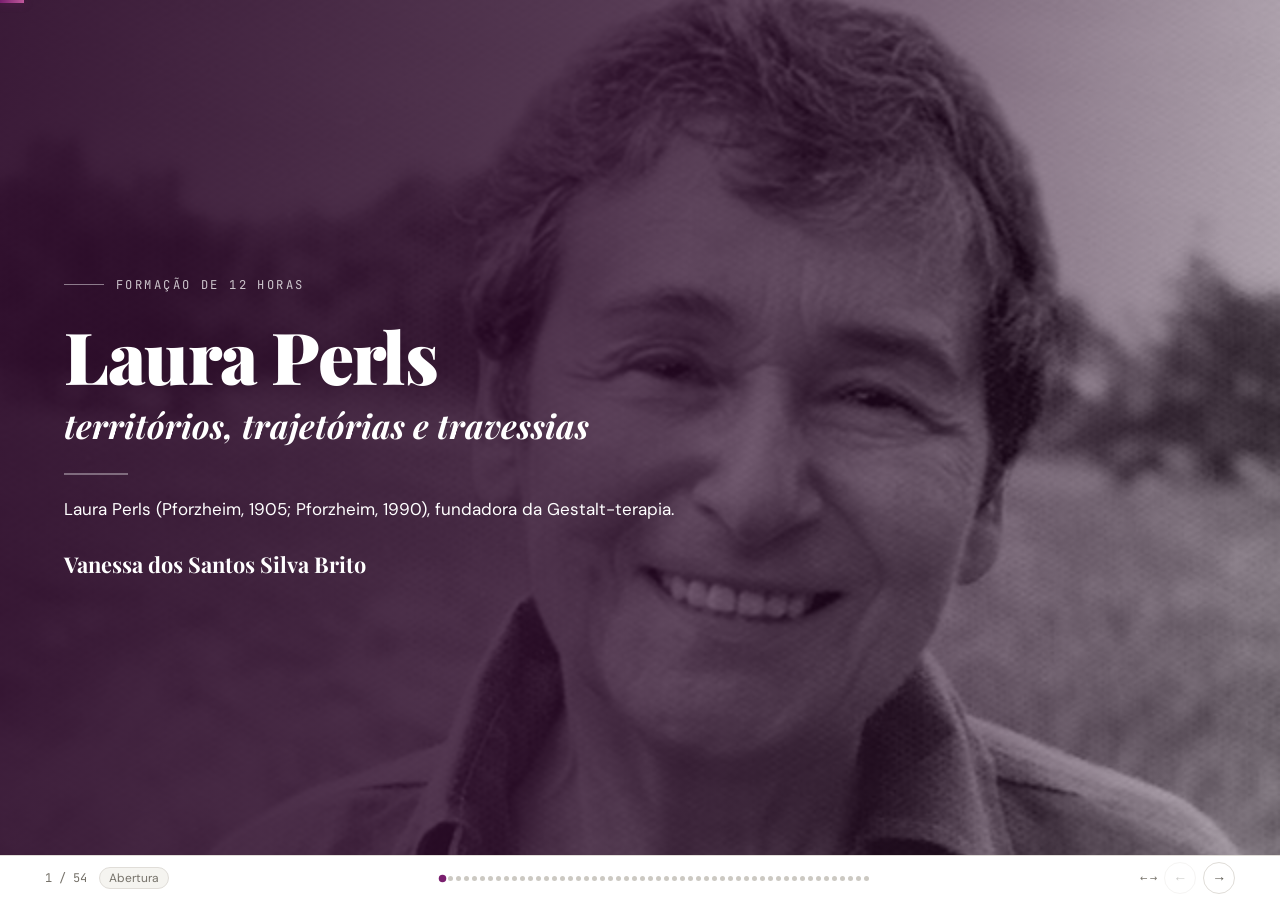
==== commit aea6cc44: "Dois slides de referências após o encerramento (lista do documento-base) Co-Authored-By: Claude Fabl" ====
--- a/apresentacao/index.html
+++ b/apresentacao/index.html
@@ -8,7 +8,7 @@
 <meta name="viewport" content="width=device-width, initial-scale=1.0">
 <title>Laura Perls — Territórios, Trajetórias e Travessias</title>
 <link rel="stylesheet" href="_style.css?v=978524b6">
-<link rel="stylesheet" href="_extra.css?v=e892290b">
+<link rel="stylesheet" href="_extra.css?v=7fa9b4cc">
 <script src="libs/gsap.min.js?v=bf3fd8ec"></script>
 </head>
 <body>
@@ -109,7 +109,7 @@
     <div class="slide" data-block="Territórios">
       <div class="sh"><div><div class="sh-lbl">Parte I · Territórios</div><div class="sh-title">Fritz, Berlim e a pesquisa que nasce da amamentação</div></div><div class="sh-meta">Berlim · 1926–1936</div></div>
       <div class="sb">
-<div class="cgrid c32 cgrow"><div class="blist"><div class="bi"><div class="bd "></div><div class="bt"><strong>Outubro de 1926:</strong> Laura, aos 21 anos, conhece Fritz num seminário de Goldstein e Gelb. Ela era aluna de Goldstein havia anos; ele, assistente havia alguns meses.</div></div><div class="bi"><div class="bd "></div><div class="bt"><strong>1930:</strong> casamento contra a vontade da família de Laura; mudança para Berlim e convívio com o círculo Bauhaus.</div></div><div class="bi"><div class="bd "></div><div class="bt"><strong>1931:</strong> nasce Renate.</div></div><div class="bi"><div class="bd "></div><div class="bt"><strong>Laura pesquisa a alimentação e o desmame:</strong> origem do conceito de resistência oral. Um saber localizado e encarnado (Haraway, 1988).</div></div><div class="bi"><div class="bd "></div><div class="bt"><strong>1936, Marienbad:</strong> Fritz apresenta no Congresso Internacional de Psicanálise uma ampliação das anotações de Laura.</div></div></div><div class="gcol" style="justify-content:center"><div class="qblock">“Fritz ampliou minhas anotações numa conferência que fez no Congresso Internacional de Psicanálise, em 1936, em Marienbad, e elas foram publicadas na seção ‘Metabolismo mental’ de Ego, fome e agressão.”<div class="qattr">L. Perls, 1992/2004, p. 45</div></div><div class="qblock">“Eu uso a palavra desestruturação no lugar, porque destruição sempre implica algum tipo de hostilidade.”<div class="qattr">L. Perls, 1992/2004, p. 44</div></div></div></div>
+<div class="cgrid c32 cgrow"><div class="blist"><div class="bi"><div class="bd "></div><div class="bt"><strong>Outubro de 1926:</strong> Laura, aos 21 anos, conhece Fritz num seminário de Goldstein e Gelb. Ela era aluna de Goldstein havia anos; ele, assistente havia alguns meses.</div></div><div class="bi"><div class="bd "></div><div class="bt"><strong>1930:</strong> casamento contra a vontade da família de Laura; mudança para Berlim e convívio com o círculo Bauhaus.</div></div><div class="bi"><div class="bd "></div><div class="bt"><strong>1931:</strong> nasce Renate.</div></div><div class="bi"><div class="bd "></div><div class="bt"><strong>Laura pesquisa a alimentação e o desmame:</strong> origem do conceito de resistência oral. Um saber localizado e encarnado (Haraway, 1988).</div></div><div class="bi"><div class="bd "></div><div class="bt"><strong>1936, Marienbad (Tchecoslováquia):</strong> Fritz apresenta no Congresso Internacional de Psicanálise uma ampliação das anotações de Laura.</div></div></div><div class="gcol" style="justify-content:center"><div class="qblock">“Fritz ampliou minhas anotações numa conferência que fez no Congresso Internacional de Psicanálise, em 1936, em Marienbad, e elas foram publicadas na seção ‘Metabolismo mental’ de Ego, fome e agressão.”<div class="qattr">L. Perls, 1992/2004, p. 45</div></div><div class="qblock">“Eu uso a palavra desestruturação no lugar, porque destruição sempre implica algum tipo de hostilidade.”<div class="qattr">L. Perls, 1992/2004, p. 44</div></div></div></div>
       </div>
     </div>
 
@@ -149,7 +149,7 @@
     <div class="slide" data-block="Territórios">
       <div class="sh"><div><div class="sh-lbl">Parte I · Territórios</div><div class="sh-title">Ego, fome e agressão: a contribuição de Laura</div></div><div class="sh-meta">Joanesburgo · 1942</div></div>
       <div class="sb">
-<div class="cgrid c23 cgrow"><div class="blist"><div class="bi"><div class="bd "></div><div class="bt">O método se chamava “terapia de concentração”, em oposição à “terapia de associação” (p. 51).</div></div><div class="bi"><div class="bd "></div><div class="bt">Laura escreveu dois capítulos, sobre a gestalt fixa e a gestalt incompleta: pilares da Gestalt-terapia.</div></div></div><div class="gcol" style="justify-content:center"><div class="qblock">“Minha contribuição consistiu em dois capítulos de tendência gestáltica: ‘O complexo falso’, que trata da gestalt fixa que nos impede de mudar, e ‘O significado da insônia’, que trata da gestalt incompleta ou inacabada, o assunto pendente que não nos deixa dormir.”<div class="qattr">L. Perls, 1992/2004, p. 177</div></div></div></div>
+<div class="cgrid c23 cgrow"><div class="blist"><div class="bi"><div class="bd "></div><div class="bt">O método se chamava “terapia de concentração”, em oposição à “terapia de associação” (p. 51).</div></div><div class="bi"><div class="bd "></div><div class="bt">Laura escreveu dois capítulos, sobre a gestalt fixa e a gestalt incompleta: pilares da Gestalt-terapia.</div></div></div><div class="gcol" style="justify-content:center"><div class="qblock">“Minha contribuição consistiu em dois capítulos de tendência gestáltica: ‘O complexo de fantoche’, que trata da gestalt fixa que nos impede de mudar, e ‘O significado da insônia’, que trata da gestalt incompleta ou inacabada, o assunto pendente que não nos deixa dormir.”<div class="qattr">L. Perls, 1992/2004, p. 177</div></div></div></div>
       </div>
     </div>
 
@@ -168,7 +168,7 @@
     <div class="slide" data-block="Territórios">
       <div class="sh"><div><div class="sh-lbl">Parte I · Territórios</div><div class="sh-title">Nova York: Goodman e o grupo</div></div><div class="sh-meta">Nova York · 1947</div></div>
       <div class="sb">
-<div class="cgrid c21 cgrow"><div class="blist"><div class="bi"><div class="bd "></div><div class="bt"><strong>1947:</strong> Laura chega, instala os filhos e começa a atender imediatamente, já face a face.</div></div><div class="bi"><div class="bd "></div><div class="bt">Paul Goodman, seu paciente e interlocutor mais importante: sem ele não haveria teoria coerente (p. 46).</div></div><div class="bi"><div class="bd "></div><div class="bt">Aceita “na turma dos meninos” como intelectual, Laura via esquecida sua condição de mulher (p. 60).</div></div><div class="bi"><div class="bd "></div><div class="bt">O grupo de formação foi iniciativa de Laura; reuniões na sala dela; única mulher do grupo fundador.</div></div><div class="bi"><div class="bd "></div><div class="bt">Laura queria chamar sua prática de “terapia existencial”; “Fritz ou Paul” sugeriram Gestalt-terapia (p. 45–46).</div></div></div><div class="gcol" style="justify-content:center"><div class="qblock">“Para mim, Paul Goodman foi o mais importante, porque foi o único que me estimulou em direções nas quais eu nunca tinha ido.”<div class="qattr">L. Perls, 1992/2004, p. 53</div></div></div></div>
+<div class="cgrid c21 cgrow"><div class="blist"><div class="bi"><div class="bd "></div><div class="bt"><strong>1947:</strong> Laura chega, instala os filhos e começa a atender imediatamente, já face a face.</div></div><div class="bi"><div class="bd "></div><div class="bt">Paul Goodman, seu paciente e interlocutor mais importante: sem ele não haveria teoria coerente (p. 46).</div></div><div class="bi"><div class="bd "></div><div class="bt">Aceita “na turma dos meninos” como intelectual, Laura via esquecida sua condição de mulher (p. 60).</div></div><div class="bi"><div class="bd "></div><div class="bt">O grupo de formação foi iniciativa de Laura; reuniões na sala dela; única mulher do grupo fundador.</div></div><div class="bi"><div class="bd "></div><div class="bt">Laura queria chamar sua prática de “terapia existencial”; “Fritz / Paul” sugeriram Gestalt-terapia (p. 45–46).</div></div></div><div class="gcol" style="justify-content:center"><div class="qblock">“Para mim, Paul Goodman foi o mais importante, porque foi o único que me estimulou em direções nas quais eu nunca tinha ido.”<div class="qattr">L. Perls, 1992/2004, p. 53</div></div></div></div>
       </div>
     </div>
 
@@ -478,12 +478,28 @@
       </div>
     </div>
 
+    <!-- ═══ SLIDE 53: REFERÊNCIAS (1/2) ═══ -->
+    <div class="slide" data-block="Referências">
+      <div class="sh"><div><div class="sh-lbl">Referências</div><div class="sh-title">Referências (1/2)</div></div></div>
+      <div class="sb">
+<div class="refs"><div class="ref">Bocian, B. (2015). <em>Fritz Perls en Berlín</em>. Del Nuevo Extremo.</div><div class="ref">Carneiro, S. (2005). <em>A construção do outro como não-ser como fundamento do ser</em> [Tese de doutorado, Universidade de São Paulo].</div><div class="ref">Castanedo, C. (2004). Introducción a la edición castellana. In L. Perls, <em>Viviendo en los límites</em> (3ª ed.). PyV.</div><div class="ref">Federici, S. (2017). <em>Calibã e a bruxa: Mulheres, corpo e acumulação primitiva</em>. Elefante.</div><div class="ref">Foucault, M. (2023). <em>Microfísica do poder</em>. Paz e Terra.</div><div class="ref">Frazão, L. (2013). Um pouco da história... um pouco dos bastidores. In L. Frazão &amp; K. O. Fukumitsu (Orgs.), <em>Coleção Gestalt-terapia: Conceitos fundamentais</em> (pp. 104-130). Summus.</div></div>
+      </div>
+    </div>
+
+    <!-- ═══ SLIDE 54: REFERÊNCIAS (2/2) ═══ -->
+    <div class="slide" data-block="Referências">
+      <div class="sh"><div><div class="sh-lbl">Referências</div><div class="sh-title">Referências (2/2)</div></div></div>
+      <div class="sb">
+<div class="refs"><div class="ref">Gimbo, L. M. (2021). A violência como hábito: Leitura de um fenômeno social a partir da teoria do self. In L. C. Nascimento &amp; K. S. Vale (Orgs.), <em>Processos em Gestalt-terapia: Casos clínicos e ensaios teóricos</em> (pp. 35-44). Summus.</div><div class="ref">Haraway, D. J. (1988). Situated knowledges: The science question in feminism and the privilege of partial perspective. <em>Feminist Studies, 14</em>(3), 575-599. https://doi.org/10.2307/3178066</div><div class="ref">hooks, b. (2023). <em>O feminismo é para todo mundo: Políticas arrebatadoras</em>. Rosa dos Tempos.</div><div class="ref">Juliano, J. C. (1992). Gestalt-terapia: Revisitando nossas estórias. <em>Revista de Gestalt, 2</em>, 7-24.</div><div class="ref">Patto, M. H. S. (2022). Mordaças sonoras: A psicologia e o silenciamento da expressão. In M. H. S. Patto (Org.), <em>Exercícios de indignação: Escritos de educação e psicologia</em> (pp. 87-98). Casa do Psicólogo.</div><div class="ref">Perls, L. (2004). <em>Viviendo en los límites</em> (C. Castanedo, Trad.; 3ª ed.). PyV. (Trabalho original publicado em 1992)</div></div>
+      </div>
+    </div>
+
   </div><!-- /deck -->
 
   <!-- ═══ NAVIGATION ═══ -->
   <div id="nav">
     <div class="ni">
-      <span class="nc" id="counter">1 / 52</span>
+      <span class="nc" id="counter">1 / 54</span>
       <span class="nb" id="blockLabel">Abertura</span>
     </div>
     <div id="dots"></div>
--- a/apresentacao/_extra.css
+++ b/apresentacao/_extra.css
@@ -94,3 +94,37 @@
 
 /* Caixa de encerramento */
 .final-handle { font-family:var(--fm); font-size:clamp(14px,1.1vw,18px); opacity:.75; letter-spacing:.04em; margin-top:14px; }
+
+/* ═══════════ CELULAR E TABLET: economia de memória e layout em coluna ═══════════ */
+/* No iPhone, 52 slides em camadas de tela cheia com blur e will-change derrubam a página
+   ("Não é possível abrir essa página"). Aqui só o slide ativo existe para o navegador. */
+@media (max-width: 900px), (pointer: coarse) {
+  .slide { will-change: auto; filter: none !important; transform: none !important;
+           transition: opacity .3s ease; }
+  .slide:not(.active):not(.out) { display: none; }
+  .bg-img, .slide.active .bg-img { animation: none !important; transform: none !important; }
+  .slide.active .sb > *, .slide.active .cv > *, .slide.active .cv2 > * { animation: none !important; }
+  .kpi, .card, .cchart, .bi, .nblock, .tcard, .sitem, .tl-item, .insight { transition: none; }
+}
+@media (max-width: 700px) {
+  .cgrid, .c2, .c3, .c12, .c21, .c32, .c23, .c13 { grid-template-columns: 1fr !important; }
+  .cgrow { flex: none; }
+  .sb { overflow-y: auto; -webkit-overflow-scrolling: touch; gap: 10px; }
+  .fios, .fios.three { grid-template-columns: 1fr; }
+  .photo { max-height: 38vh; }
+  .photo img { max-height: 38vh; }
+  .route { flex-wrap: wrap; }
+  .rpt { flex: 1 0 33%; }
+  .rpt::before { display: none; }
+  .sh { flex-direction: column; align-items: flex-start; gap: 4px; }
+  .sh-meta { text-align: left; }
+  .chdiv { padding: 0 20px; }
+  .chnum { font-size: 64px; }
+  .bigq { font-size: 28px; }
+  #dots { display: none; }
+}
+
+/* ═══════════ REFERÊNCIAS (slides finais) ═══════════ */
+.refs { display:flex; flex-direction:column; justify-content:center; gap:clamp(8px,1.3vh,16px); flex:1; min-height:0; max-width:1500px; }
+.ref  { font-size:clamp(18px,1.15vw,22px); line-height:1.5; color:var(--t2); padding-left:1.6em; text-indent:-1.6em; }
+.ref em { font-style:italic; color:var(--t1); }
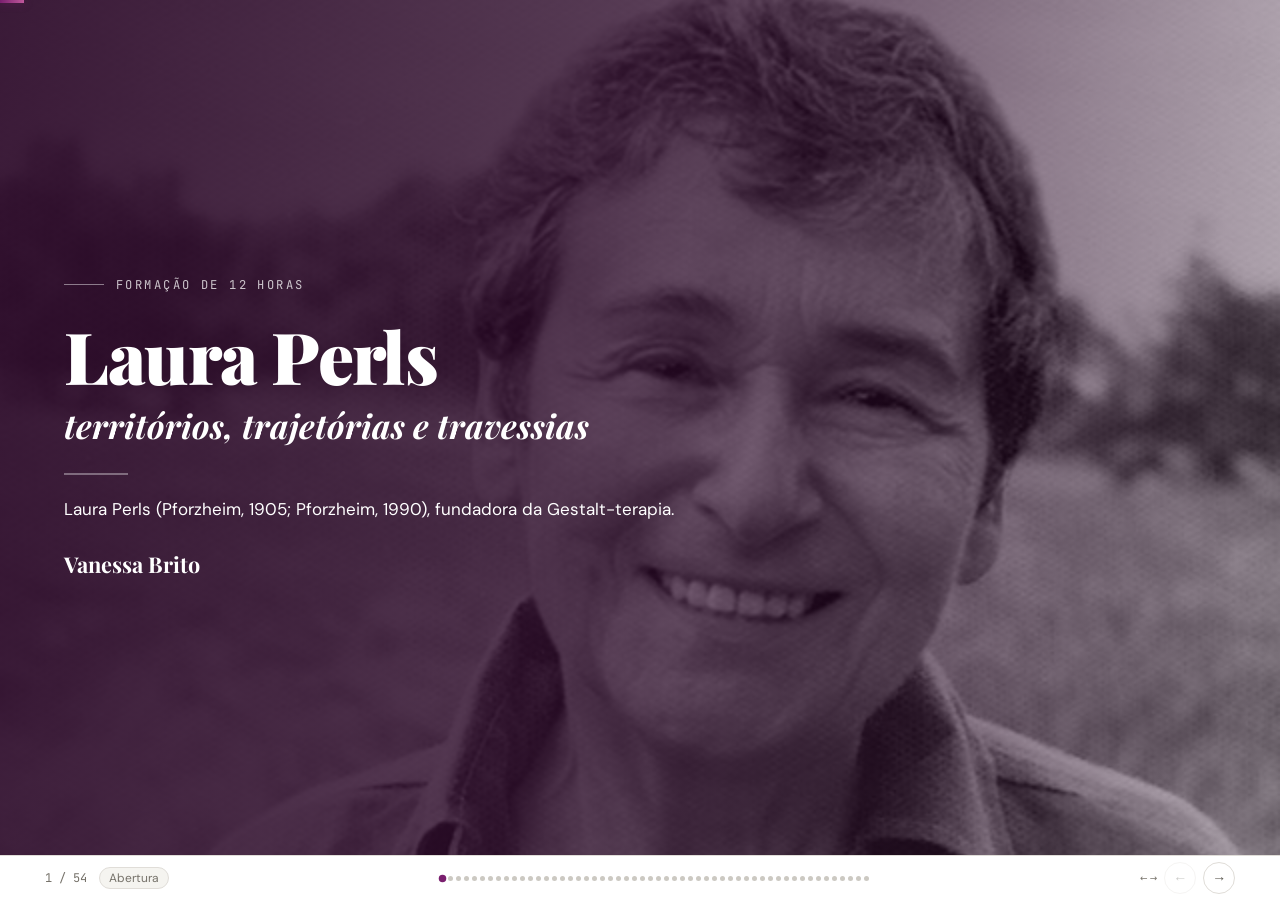
==== commit 15d72334: "Capa e encerramento: Vanessa Brito Co-Authored-By: Claude Fable 5.1 <noreply@anthropic.com>" ====
--- a/apresentacao/index.html
+++ b/apresentacao/index.html
@@ -8,7 +8,7 @@
 <meta name="viewport" content="width=device-width, initial-scale=1.0">
 <title>Laura Perls — Territórios, Trajetórias e Travessias</title>
 <link rel="stylesheet" href="_style.css?v=978524b6">
-<link rel="stylesheet" href="_extra.css?v=7fa9b4cc">
+<link rel="stylesheet" href="_extra.css?v=ca952f82">
 <script src="libs/gsap.min.js?v=bf3fd8ec"></script>
 </head>
 <body>
@@ -31,7 +31,7 @@
           <div style="font-family:var(--fd);font-style:italic;font-size:clamp(24px,2.6vw,42px);opacity:.92;margin:clamp(10px,1.6vh,18px) 0 clamp(18px,3vh,30px);line-height:1.2">territórios, trajetórias e travessias</div>
           <div style="width:64px;height:2px;background:rgba(255,255,255,.35);margin-bottom:clamp(14px,2.4vh,24px)"></div>
           <div style="font-size:clamp(17px,1.3vw,22px);opacity:.85;line-height:1.5;max-width:720px;margin-bottom:clamp(18px,3vh,30px)">Laura Perls (Pforzheim, 1905; Pforzheim, 1990), fundadora da Gestalt-terapia.</div>
-          <div style="font-family:var(--fd);font-size:clamp(20px,1.7vw,28px);font-weight:700">Vanessa dos Santos Silva Brito</div>
+          <div style="font-family:var(--fd);font-size:clamp(20px,1.7vw,28px);font-weight:700">Vanessa Brito</div>
         </div>
       </div>
     </div>
@@ -472,7 +472,7 @@
           <div class="final-dv"></div>
           <div class="final-q">“Desobedecer é inventar a vida” (Diniz &amp; Gebara, 2022).</div>
           <div class="final-q">“É preciso valorizar e honrar as raízes para continuar criando asas! Movimento contínuo de tradição e transgressão” (Nilton Bonder).</div>
-          <div class="final-nm" style="font-size:clamp(18px,1.5vw,24px)">Vanessa dos Santos Silva Brito</div>
+          <div class="final-nm" style="font-size:clamp(18px,1.5vw,24px)">Vanessa Brito</div>
           <div class="final-handle">@vanessabrito.psi</div>
         </div>
       </div>
--- a/apresentacao/_extra.css
+++ b/apresentacao/_extra.css
@@ -126,5 +126,5 @@
 
 /* ═══════════ REFERÊNCIAS (slides finais) ═══════════ */
 .refs { display:flex; flex-direction:column; justify-content:center; gap:clamp(8px,1.3vh,16px); flex:1; min-height:0; max-width:1500px; }
-.ref  { font-size:clamp(18px,1.15vw,22px); line-height:1.5; color:var(--t2); padding-left:1.6em; text-indent:-1.6em; }
+.ref  { font-size:clamp(20px,1.3vw,25px); line-height:1.55; color:var(--t2); padding-left:1.6em; text-indent:-1.6em; }
 .ref em { font-style:italic; color:var(--t1); }
